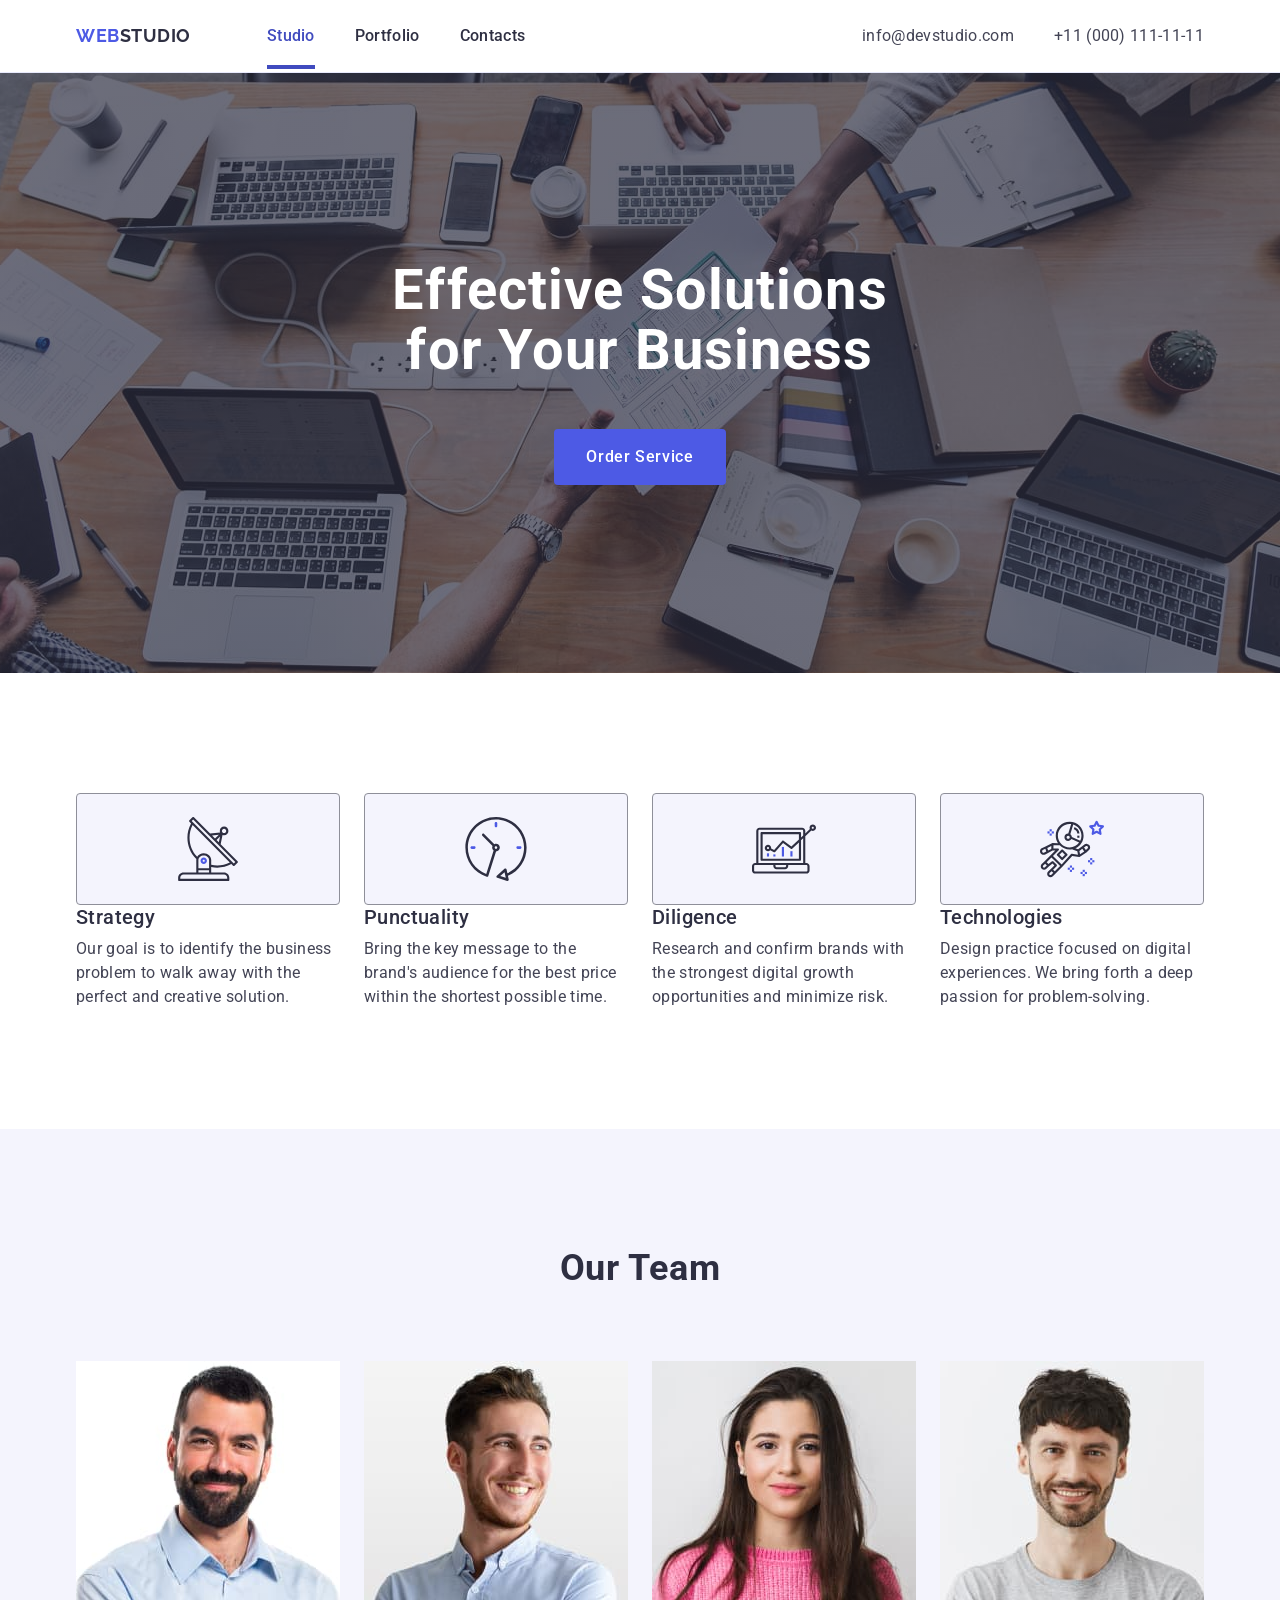
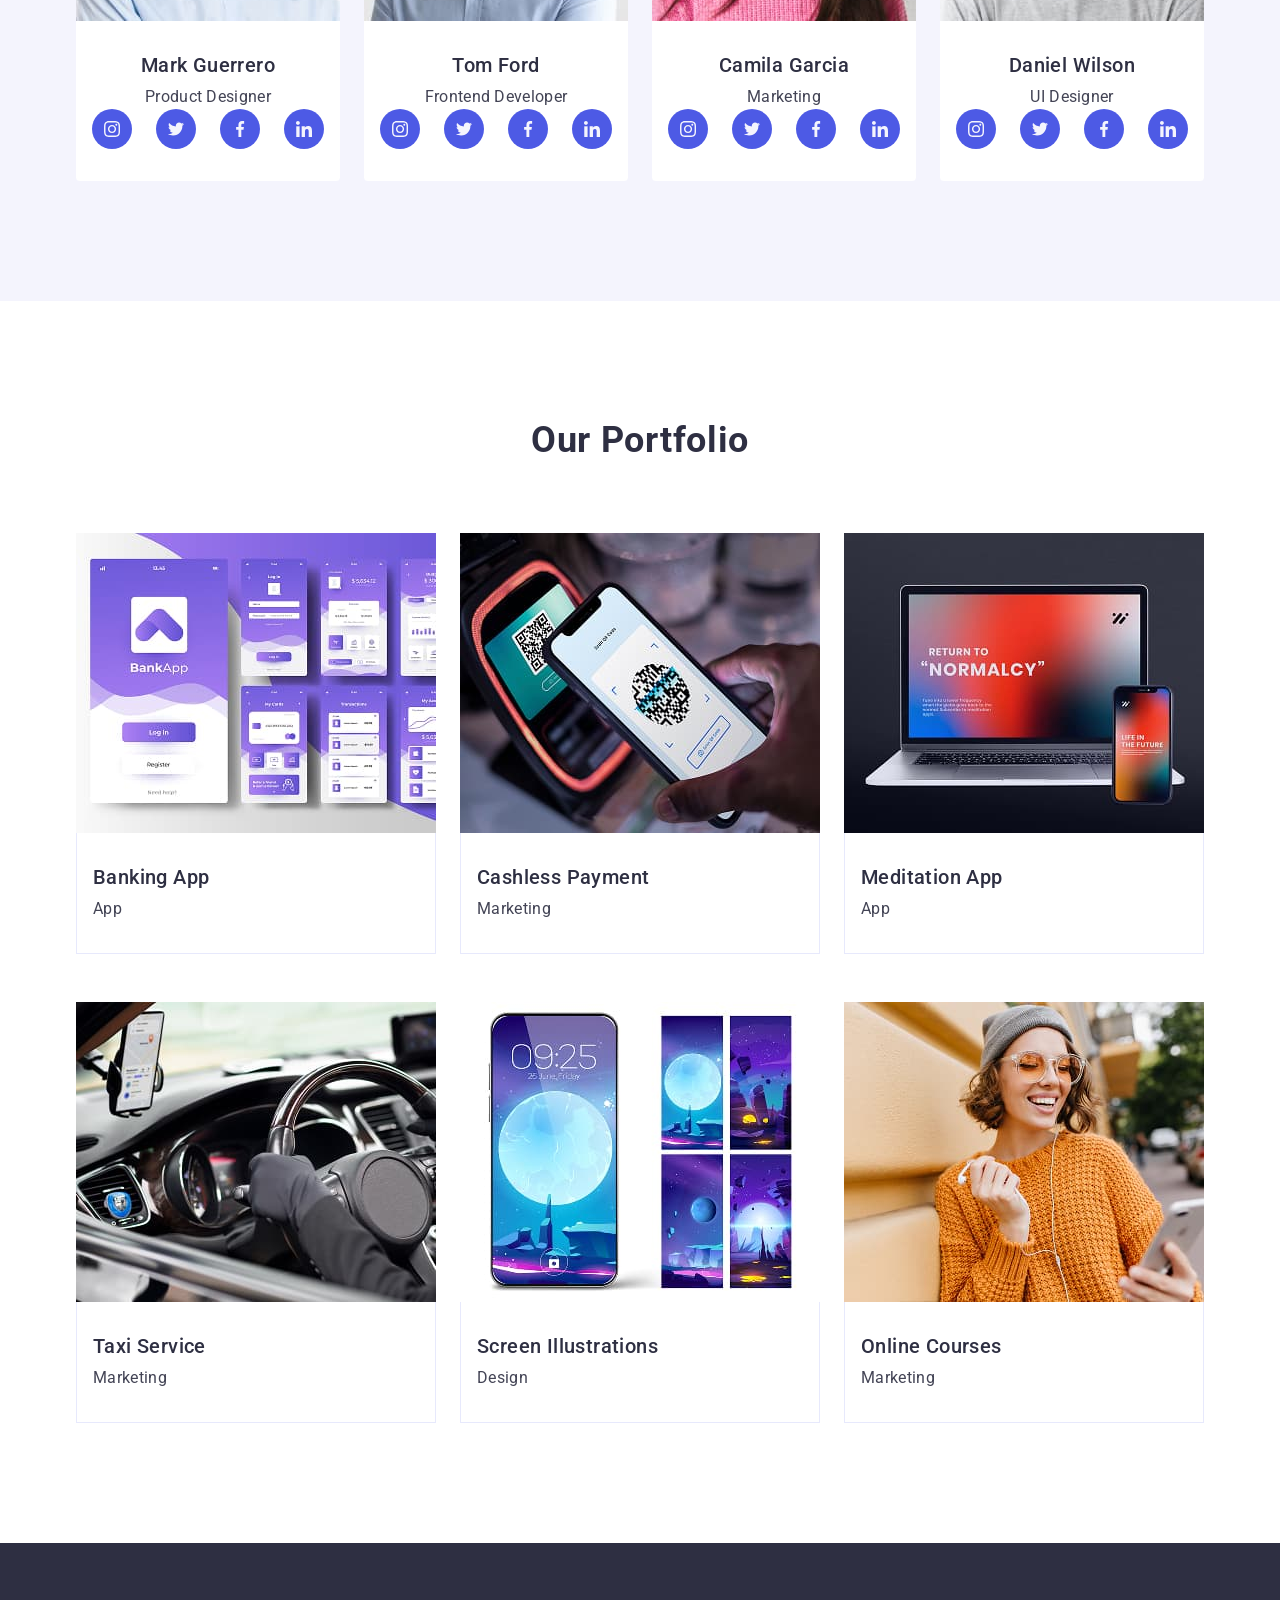
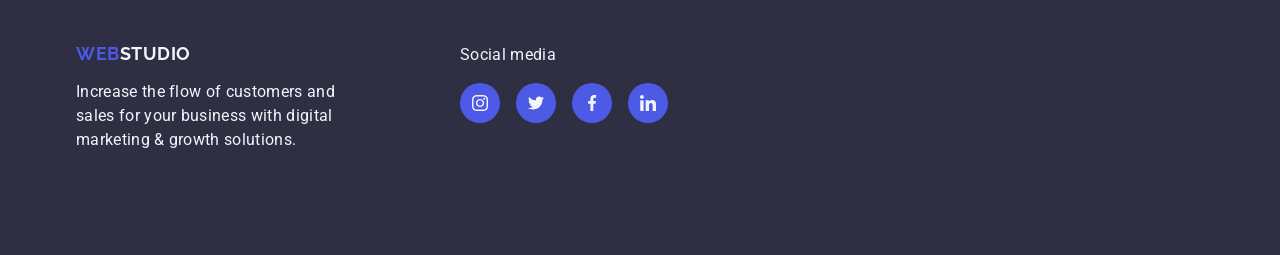
==== index.html @ d62574d6 "fd" ====
<!DOCTYPE html>
<html lang="en">
  <head>
    <meta charset="UTF-8" />
    <meta name="viewport" content="width=device-width, initial-scale=1.0" />
    <title>WebStudio</title>
    <link rel="preconnect" href="https://fonts.googleapis.com" />
    <link rel="preconnect" href="https://fonts.gstatic.com" crossorigin />
    <link
      rel="stylesheet"
      href="https://cdnjs.cloudflare.com/ajax/libs/modern-normalize/3.0.1/modern-normalize.min.css"
      integrity="sha512-q6WgHqiHlKyOqslT/lgBgodhd03Wp4BEqKeW6nNtlOY4quzyG3VoQKFrieaCeSnuVseNKRGpGeDU3qPmabCANg=="
      crossorigin="anonymous"
      referrerpolicy="no-referrer"
    />
    <link
      href="https://fonts.googleapis.com/css2?family=Raleway:wght@700&family=Roboto:wght@400;500;700&display=swap"
      rel="stylesheet"
    />

    <link rel="stylesheet" href="./css/style.css" />
  </head>
  <body>
    <header class="page-header">
      <!-- navigation -->
      <div class="header-container container">
        <nav class="header-nav">
          <a class="logo header-logo" href="./index.html"
            >Web<span class="logo-part">Studio</span></a
          >
          <ul class="list-nav">
            <li class="nav-item">
              <a class="nav-link current" href="./index.html">Studio</a>
            </li>
            <li class="nav-item">
              <a class="nav-link" href="">Portfolio</a>
            </li>
            <li class="nav-item"><a class="nav-link" href="">Contacts</a></li>
          </ul>
        </nav>
        <!-- end navigation -->
        <!-- address -->
        <address class="address">
          <ul class="list-address">
            <li class="address-item">
              <a class="address-link" href="mailto:info@devstudio.com"
                >info@devstudio.com</a
              >
            </li>
            <li class="address-item">
              <a class="address-link" href="tel:+110001111111"
                >+11 (000) 111-11-11</a
              >
            </li>
          </ul>
        </address>
      </div>
    </header>
    <!-- end address -->
    <main class="main">
      <section class="business">
        <div class="container">
          <h1 class="business-head">Effective Solutions for Your Business</h1>
          <button class="button-class" type="button">Order Service</button>
        </div>
      </section>
      <!--tech skills -->
      <section class="techskills-conteiner">
        <div class="container">
          <h2 class="visually-hidden">tech skills</h2>
          <ul class="techskills-conteiner-list">
            <li class="techskills-item">
              <div class="techskills-wrapper">
                <svg width="64px" height="64px">
                  <use href="./images/icons.svg#icon-antenna-1"></use>
                </svg>
              </div>
              <h3 class="techskills">Strategy</h3>
              <p class="techskills-text">
                Our goal is to identify the business problem to walk away with
                the perfect and creative solution.
              </p>
            </li>
            <li class="techskills-item">
              <div class="techskills-wrapper">
                <svg width="64px" height="64px">
                  <use href="./images/icons.svg#icon-clock-1"></use>
                </svg>
              </div>
              <h3 class="techskills">Punctuality</h3>
              <p class="techskills-text">
                Bring the key message to the brand's audience for the best price
                within the shortest possible time.
              </p>
            </li>
            <li class="techskills-item">
              <div class="techskills-wrapper">
                <svg width="64px" height="64px">
                  <use href="./images/icons.svg#icon-diagram-1"></use>
                </svg>
              </div>
              <h3 class="techskills">Diligence</h3>
              <p class="techskills-text">
                Research and confirm brands with the strongest digital growth
                opportunities and minimize risk.
              </p>
            </li>
            <li class="techskills-item">
              <div class="techskills-wrapper">
                <svg width="64px" height="64px">
                  <use href="./images/icons.svg#icon-astronaut-1"></use>
                </svg>
              </div>
              <h3 class="techskills">Technologies</h3>
              <p class="techskills-text">
                Design practice focused on digital experiences. We bring forth a
                deep passion for problem-solving.
              </p>
            </li>
          </ul>
        </div>
      </section>

      <!-- end tech skills -->
      <!-- our team -->
      <section class="ourteam">
        <div class="container">
          <h2 class="ourteam-head">Our Team</h2>
          <ul class="ourteam-list">
            <li class="ourteam-table">
              <img
                src="./images/markgurrero.jpg"
                alt="mark gurrero photo"
                width="264"
              />
              <div class="wrapper">
                <h3 class="ourteam-head-people">Mark Guerrero</h3>
                <p class="ourteam-head-text">Product Designer</p>
                <ul class="icon-list">
                  <li class="item-icon">
                    <a href="" class="icon-link">
                      <svg class="icon" width="16" height="16">
                        <use href="./images/icons.svg#icon-instagram-2"></use>
                      </svg>
                    </a>
                  </li>
                  <li class="item-icon">
                    <a href="" class="icon-link">
                      <svg class="icon" width="16" height="16">
                        <use href="./images/icons.svg#icon-twitter-1"></use>
                      </svg>
                    </a>
                  </li>
                  <li class="item-icon">
                    <a href="" class="icon-link">
                      <svg class="icon" width="16" height="16">
                        <use href="./images/icons.svg#icon-facebook-1"></use>
                      </svg>
                    </a>
                  </li>
                  <li class="item-icon">
                    <a href="" class="icon-link">
                      <svg
                        class="icon"
                        width="16"
                        height="16
                      "
                      >
                        <use href="./images/icons.svg#icon-linkedin-1"></use>
                      </svg>
                    </a>
                  </li>
                </ul>
              </div>
            </li>
            <li class="ourteam-table">
              <img
                src="./images/tomford.jpg"
                alt="tom ford photo"
                width="264"
              />
              <div class="wrapper">
                <h3 class="ourteam-head-people">Tom Ford</h3>
                <p class="ourteam-head-text">Frontend Developer</p>
                <ul class="icon-list">
                  <li class="item-icon">
                    <a href="" class="icon-link">
                      <svg class="icon" width="16" height="16">
                        <use href="./images/icons.svg#icon-instagram-2"></use>
                      </svg>
                    </a>
                  </li>
                  <li class="item-icon">
                    <a href="" class="icon-link">
                      <svg class="icon" width="16" height="16">
                        <use href="./images/icons.svg#icon-twitter-1"></use>
                      </svg>
                    </a>
                  </li>
                  <li class="item-icon">
                    <a href="" class="icon-link">
                      <svg class="icon" width="16" height="16">
                        <use href="./images/icons.svg#icon-facebook-1"></use>
                      </svg>
                    </a>
                  </li>
                  <li class="item-icon">
                    <a href="" class="icon-link">
                      <svg
                        class="icon"
                        width="16"
                        height="16
                      "
                      >
                        <use href="./images/icons.svg#icon-linkedin-1"></use>
                      </svg>
                    </a>
                  </li>
                </ul>
              </div>
            </li>
            <li class="ourteam-table">
              <img
                src="./images/camilagarcia.jpg"
                alt="camila garcia photo"
                width="264"
              />
              <div class="wrapper">
                <h3 class="ourteam-head-people">Camila Garcia</h3>
                <p class="ourteam-head-text">Marketing</p>
                <ul class="icon-list">
                  <li class="item-icon">
                    <a href="" class="icon-link">
                      <svg class="icon" width="16" height="16">
                        <use href="./images/icons.svg#icon-instagram-2"></use>
                      </svg>
                    </a>
                  </li>
                  <li class="item-icon">
                    <a href="" class="icon-link">
                      <svg class="icon" width="16" height="16">
                        <use href="./images/icons.svg#icon-twitter-1"></use>
                      </svg>
                    </a>
                  </li>
                  <li class="item-icon">
                    <a href="" class="icon-link">
                      <svg class="icon" width="16" height="16">
                        <use href="./images/icons.svg#icon-facebook-1"></use>
                      </svg>
                    </a>
                  </li>
                  <li class="item-icon">
                    <a href="" class="icon-link">
                      <svg
                        class="icon"
                        width="16"
                        height="16
                      "
                      >
                        <use href="./images/icons.svg#icon-linkedin-1"></use>
                      </svg>
                    </a>
                  </li>
                </ul>
              </div>
            </li>
            <li class="ourteam-table">
              <img
                src="./images/danielwilson.jpg"
                alt="daniel wilson photo"
                width="264"
              />
              <div class="wrapper">
                <h3 class="ourteam-head-people">Daniel Wilson</h3>
                <p class="ourteam-head-text">UI Designer</p>
                <ul class="icon-list">
                  <li class="item-icon">
                    <a href="" class="icon-link">
                      <svg class="icon" width="16" height="16">
                        <use href="./images/icons.svg#icon-instagram-2"></use>
                      </svg>
                    </a>
                  </li>
                  <li class="item-icon">
                    <a href="" class="icon-link">
                      <svg class="icon" width="16" height="16">
                        <use href="./images/icons.svg#icon-twitter-1"></use>
                      </svg>
                    </a>
                  </li>
                  <li class="item-icon">
                    <a href="" class="icon-link">
                      <svg class="icon" width="16" height="16">
                        <use href="./images/icons.svg#icon-facebook-1"></use>
                      </svg>
                    </a>
                  </li>
                  <li class="item-icon">
                    <a href="" class="icon-link">
                      <svg
                        class="icon"
                        width="16"
                        height="16
                      "
                      >
                        <use href="./images/icons.svg#icon-linkedin-1"></use>
                      </svg>
                    </a>
                  </li>
                </ul>
              </div>
            </li>
          </ul>
        </div>
      </section>

      <!-- our team end -->
      <section class="portfolio-title">
        <div class="container">
          <h2 class="portfolio">Our Portfolio</h2>
          <ul class="portfolio-list">
            <li class="portfolio-item">
              <div class="portfolio-block">
                <img
                  src="./images/bankingapp.jpg"
                  alt="banking app"
                  width="360"
                />
                <p class="overlay">
                  14 Stylish and User-Friendly App Design Concepts · Task
                  Manager App · Calorie Tracker App · Exotic Fruit Ecommerce App
                  · Cloud Storage App
                </p>
              </div>
              <div class="portfolio-custom">
                <h3 class="portfolio-head">Banking App</h3>
                <p class="portfolio-text">App</p>
              </div>
            </li>
            <li class="portfolio-item">
              <div class="portfolio-block">
                <img
                  src="./images/cashlesspayment.jpg"
                  alt="cashless payment"
                  width="360"
                />
                <p class="overlay">
                  14 Stylish and User-Friendly App Design Concepts · Task
                  Manager App · Calorie Tracker App · Exotic Fruit Ecommerce App
                  · Cloud Storage App
                </p>
              </div>
              <div class="portfolio-custom">
                <h3 class="portfolio-head">Cashless Payment</h3>
                <p class="portfolio-text">Marketing</p>
              </div>
            </li>
            <li class="portfolio-item">
              <div class="portfolio-block">
                <img
                  src="./images/mediationapp.jpg"
                  alt="mediation app"
                  width="360"
                />
                <p class="overlay">
                  14 Stylish and User-Friendly App Design Concepts · Task
                  Manager App · Calorie Tracker App · Exotic Fruit Ecommerce App
                  · Cloud Storage App
                </p>
              </div>
              <div class="portfolio-custom">
                <h3 class="portfolio-head">Meditation App</h3>
                <p class="portfolio-text">App</p>
              </div>
            </li>
            <li class="portfolio-item">
              <div class="portfolio-block">
                <img
                  src="./images/taxiservice.jpg"
                  alt="taxi service"
                  width="360"
                />
                <p class="overlay">
                  14 Stylish and User-Friendly App Design Concepts · Task
                  Manager App · Calorie Tracker App · Exotic Fruit Ecommerce App
                  · Cloud Storage App
                </p>
              </div>
              <div class="portfolio-custom">
                <h3 class="portfolio-head">Taxi Service</h3>
                <p class="portfolio-text">Marketing</p>
              </div>
            </li>
            <li class="portfolio-item">
              <div class="portfolio-block">
                <img
                  src="./images/screenilustraitions.jpg"
                  width="360"
                  alt="screen ilustraitions"
                />
                <p class="overlay">
                  14 Stylish and User-Friendly App Design Concepts · Task
                  Manager App · Calorie Tracker App · Exotic Fruit Ecommerce App
                  · Cloud Storage App
                </p>
              </div>
              <div class="portfolio-custom">
                <h3 class="portfolio-head">Screen Illustrations</h3>
                <p class="portfolio-text">Design</p>
              </div>
            </li>
            <li class="portfolio-item">
              <div class="portfolio-block">
                <img
                  src="./images/onlinecurses.jpg"
                  alt="online curses"
                  width="360"
                />
                <p class="overlay">
                  14 Stylish and User-Friendly App Design Concepts · Task
                  Manager App · Calorie Tracker App · Exotic Fruit Ecommerce App
                  · Cloud Storage App
                </p>
              </div>

              <div class="portfolio-custom">
                <h3 class="portfolio-head">Online Courses</h3>
                <p class="portfolio-text">Marketing</p>
              </div>
            </li>
          </ul>
        </div>
      </section>
    </main>
    <!-- footer -->
    <footer class="page-footer">
      <div class="container">
        <div class="footer-wrapper">
          <div class="footer-list">
            <a class="logo footer-logo" href="/"
              >Web<span class="logo-part">Studio</span></a
            >
            <p class="page-footer-text">
              Increase the flow of customers and sales for your business with
              digital marketing & growth solutions.
            </p>
          </div>
          <div class="footer-link">
            <p class="footer-icon-text">Social media</p>
            <ul class="footer-icon-list">
              <li class="footer-item-icon">
                <a href="" class="footer-icon-link">
                  <svg class="footer-icon" width="16" height="16">
                    <use href="./images/icons.svg#icon-instagram-2"></use>
                  </svg>
                </a>
              </li>
              <li class="footer-item-icon">
                <a href="" class="footer-icon-link">
                  <svg class="footer-icon" width="16" height="16">
                    <use href="./images/icons.svg#icon-twitter-1"></use>
                  </svg>
                </a>
              </li>
              <li class="footer-item-icon">
                <a href="" class="footer-icon-link">
                  <svg class="footer-icon" width="16" height="16">
                    <use href="./images/icons.svg#icon-facebook-1"></use>
                  </svg>
                </a>
              </li>
              <li class="footer-item-icon">
                <a href="" class="footer-icon-link">
                  <svg
                    class="footer-icon"
                    width="16"
                    height="16
                      "
                  >
                    <use href="./images/icons.svg#icon-linkedin-1"></use>
                  </svg>
                </a>
              </li>
            </ul>
          </div>
        </div>
      </div>
    </footer>
    <!-- end footer -->
  </body>
</html>
---- css/style.css ----
/* #region body */
 body{font-family: "Roboto",sans-serif;
  color: #434455;background-color:#fff ; }
  /*#endregion  body  */
  p,h1,h2,h3,h4,h5,h6{margin:0}
  /* #region table */
  ul,ol {list-style-type: none;margin: 0;
  padding-left: 0;}
  .visually-hidden{position: absolute;
   width: 1px;
   height: 1px;
   margin: -1px;
   border: 0;
   padding: 0;
   white-space: nowrap;
   clip-path: inset(100%);
   clip: rect(0 0 0 0);
   overflow: hidden;}
  /* #endregion table */
  link{text-decoration: none;}
  /* #region links */
  a{text-decoration: none;}
  /* #endregion links */
  img{
    display: block;
    max-width: 100%;
    height: auto;}
  .container{
  width:1158px;
  padding-left: 15px;
  padding-right: 15px;
   margin: 0 auto;}
  .section{padding-top: 120px;
padding-bottom: 120px;}
  /* #region logo */
  .page-header{border-bottom: 1px solid #e7e9fc}
  .logo {font-family: "Raleway", sans-serif;
    font-weight: 700;
    font-size: 18px;
    line-height: 1.17;
    letter-spacing: 0.03em;
    text-transform: uppercase;
    color: #4d5ae5;
  text-transform: uppercase;
    display: inline-block;
    margin-right: 76px;
  }
    .header-logo .logo-part{color: #2e2f42;}
  /*  #endregion logo */
  /*  #region navigation */
.header-nav{display: flex;
align-items: center;}    
.nav-link {position: relative;
    font-weight: 500;
    font-size: 16px;
    line-height: 1.5;
    letter-spacing: 0.02em;
    color: #2e2f42;
    padding-top: 24px;
      padding-bottom: 24px;}
.list-nav{display: flex;
  gap:40px
}
.header-container{display: flex;
   align-items: center;}
    .nav-link:hover,
    .nav-link:focus{color: #404bbf;}

    .current {
    color:#404bbf;}

    .current::after{content:"";
    position: absolute;
    left: 0;
    bottom: 0;
     width: 100%;
     height: 4px;
     background-color: #404bbf;
    }


/* #endregion navigation */
/*#region address */
.address{font-style: normal;display: flex;
  margin-left: auto;
}
  .list-address{display: flex;
    gap: 40px}
.address-link{
    font-size: 16px;
    line-height: 1.5;
    letter-spacing: 0.02em;
    color: #434455;
    display: inline-block;
    padding-top: 24px;
    padding-bottom: 24px;}

    .address-link:hover,
    .address-link:focus{color: #404bbf;}
    /* #endregion address */

/* #region main */
/* #region tech skills */



.techskills-conteiner{display: flex;
padding: 120px 0;
}
.techskills-conteiner-list{display: flex;
gap: 24px;
}
.techskills{
  font-weight: 500;
  font-size: 20px;
  line-height: 1.2;
  letter-spacing: 0.02em;
  color: #2e2f42;
 margin-bottom: 8px;}
.techskills-item{
  width: calc((100% - 72px) / 4); 
}
  .techskills-text{
    font-weight: 400;
    font-size: 16px;
    line-height: 1.5;
    letter-spacing: 0.02em;
    color: #434455;}


        .techskills-wrapper {background-color: #f4f4fd;
          border: 1px solid #8e8f99;
          border-radius: 4px;
          width: 264px;
          height: 112px;
          display: flex;
          align-items: center;
            justify-content: center;
        }



/* #endregion tech skills */
/* #region our team */
.ourteam-head {
  text-transform: capitalize;
  font-weight: 700;
  font-size: 36px;
  line-height: 1.11;
  letter-spacing: 0.02em;
  color: #2e2f42;
  margin-bottom: 72px;
  text-align: center;
}
.ourteam-head-people {
  font-weight: 500;
  font-size: 20px;
  line-height: 1.2;
  letter-spacing: 0.02em;
  color: #2e2f42;
  text-align: center;
  margin-bottom: 8px;
}
.ourteam-head-text {
  font-weight: 400;
  font-size: 16px;
  line-height: 1.5;
  letter-spacing: 0.02em;
  color: #434455;
  text-align: center;
}
.ourteam{background-color: #F4F4FD;
padding: 120px 0;
}
.wrapper {
  padding: 32px 0;
}
.ourteam-list{display: flex;
  gap: 24px;
}
.ourteam-table{background-color: #FFFFFF;
border-radius: 0px 0px 4px 4px;};
.ourteam {
  background-color: #F4F4FD;
  padding: 120px 0;
}
/* #endregion our team */
/* #region our porfolio */

.portfolio-block{position: relative;
}
.overlay{position: absolute;
top: 0;
left: 0;
height: 100%;
width: 100%;
background-color: #4d5ae5;
color: #f4f4fd;
overflow: auto;
padding: 32px;
transform: translateY(100%);
opacity: 0;
transition:transform 250ms  cubic-bezier(0.4, 0, 0.2, 1) ,opacity 250ms cubic-bezier(0.4, 0, 0.2, 1);
}


.portfolio-block:hover .overlay{opacity: 1;
transform: translateY(0);}



.portfolio-title{padding: 120px 0;}
.portfolio{text-transform: capitalize;
font-weight: 700;
font-size: 36px;
line-height: 1.11;
letter-spacing: 0.02em;
text-align: center;
color: #2e2f42;
margin-bottom: 72px;
}
  .portfolio-custom{border: 1px solid #e7e9fc;
  padding: 32px 16px;
border-top: none;}
    .portfolio-list {
      display: flex;
    flex-wrap: wrap;
    gap:24px;
  row-gap: 48px;}
  
    .portfolio-item {
      width: ((100% - 48px) / 3);
    }
  
    .portfolio-head {
      font-weight: 500;
      font-size: 20px;
      line-height: 1.2;
      letter-spacing: 0.02em;
      color: #2e2f42;
  margin-bottom: 8px;}
  
    .portfolio-text {
      font-weight: 400;
      font-size: 16px;
      line-height: 1.5;
      letter-spacing: 0.02em;
      color: #434455;}

/* #endregion our portfolio */

/* #endregion main */

    /*#region footer */
    .page-footer{ background-color: #2e2f42;
    height: 312px;
   padding-top: 100px;
   padding-bottom: 100px;}
   .footer-logo .logo-part{color: #f4f4fd;}
     .page-footer,.page-footer-text {
       font-weight: 400;
       font-size: 16px;
       line-height: 1.5;
       letter-spacing: 0.02em;
       color: #f4f4fd;
     }
         .footer-logo{margin-bottom: 16px;
        
}
         .page-footer-text{
        max-width: 264px;
        }
   /* #endregion footer */
  
   
   /*#region button */
   .business{ background-image:linear-gradient(rgba(46, 47, 66, 0.7), rgba(46, 47, 66, 0.7))
    ,url(../images/people-office\ 1.jpg);
    background-size: cover;
    background-repeat: no-repeat;
      background-color: #2e2f42;
      background-position: center;
      padding: 188px 0;
      margin: 0 auto;
    }

   .business-head {
    font-weight: 700;
    font-size: 56px;
    line-height: 1.07;
    letter-spacing: 0.02em;
    color: #fff;
   width: 496px;
    max-width: 496px;
    text-align: center;
    margin: 0 auto 48px;}

   button { cursor: pointer;
    font-weight: 500;
    font-size: 16px;
    line-height: 1.5;
    letter-spacing: 0.04em;
    color: #fff;
    background: #4d5ae5;
   min-width: 169px;
   height: 56px;
   display: block;
   margin: 0 auto;
   border: none;
   padding: 16px 32px 16px 32px;
   border-radius: 4px;
   }

        button:hover,
        button:focus{
          background: #404bbf;}

   /*#endregion button */ 
.icon-list{display: flex;
align-items: center;
justify-content: center;
gap: 24px;
}
.item-icon{width: 40px;
  height: 40px;
 }
 .icon-link{display: flex;
  align-items: center;
  justify-content: center;
  width: 100%;
  height: 100%;
  background-color:#4d5ae5;
  border-radius: 50px;
  transition: background-color 250ms cubic-bezier(0.4, 0, 0.2, 1);}
    .icon-link:hover,
    .icon-link:focus{
          background-color: #4d5ae5;
        }






    .footer-link{margin-left: 120px;
    }
    .footer-list{}
    .footer-icon-list{display: flex;
    gap: 16px;
    align-items: center;
    justify-content: center;}
    .footer-wrapper{display: flex;}
    .footer-icon-text{padding-bottom: 16px;}
        .footer-item-icon{width: 40px;
          height: 40px;
        }
        .footer-icon-link{display: flex;
          align-items: center;
          justify-content: center;
          width: 100%;
          height: 100%;
         fill: #4d5ae5;
          background-color: #4d5ae5;
          border-radius: 50px;
          transition: background-color 250ms cubic-bezier(0.4, 0, 0.2, 1);}
            .footer-icon-link:hover,
            .footer-icon-link:focus{background-color:#31D0AA}
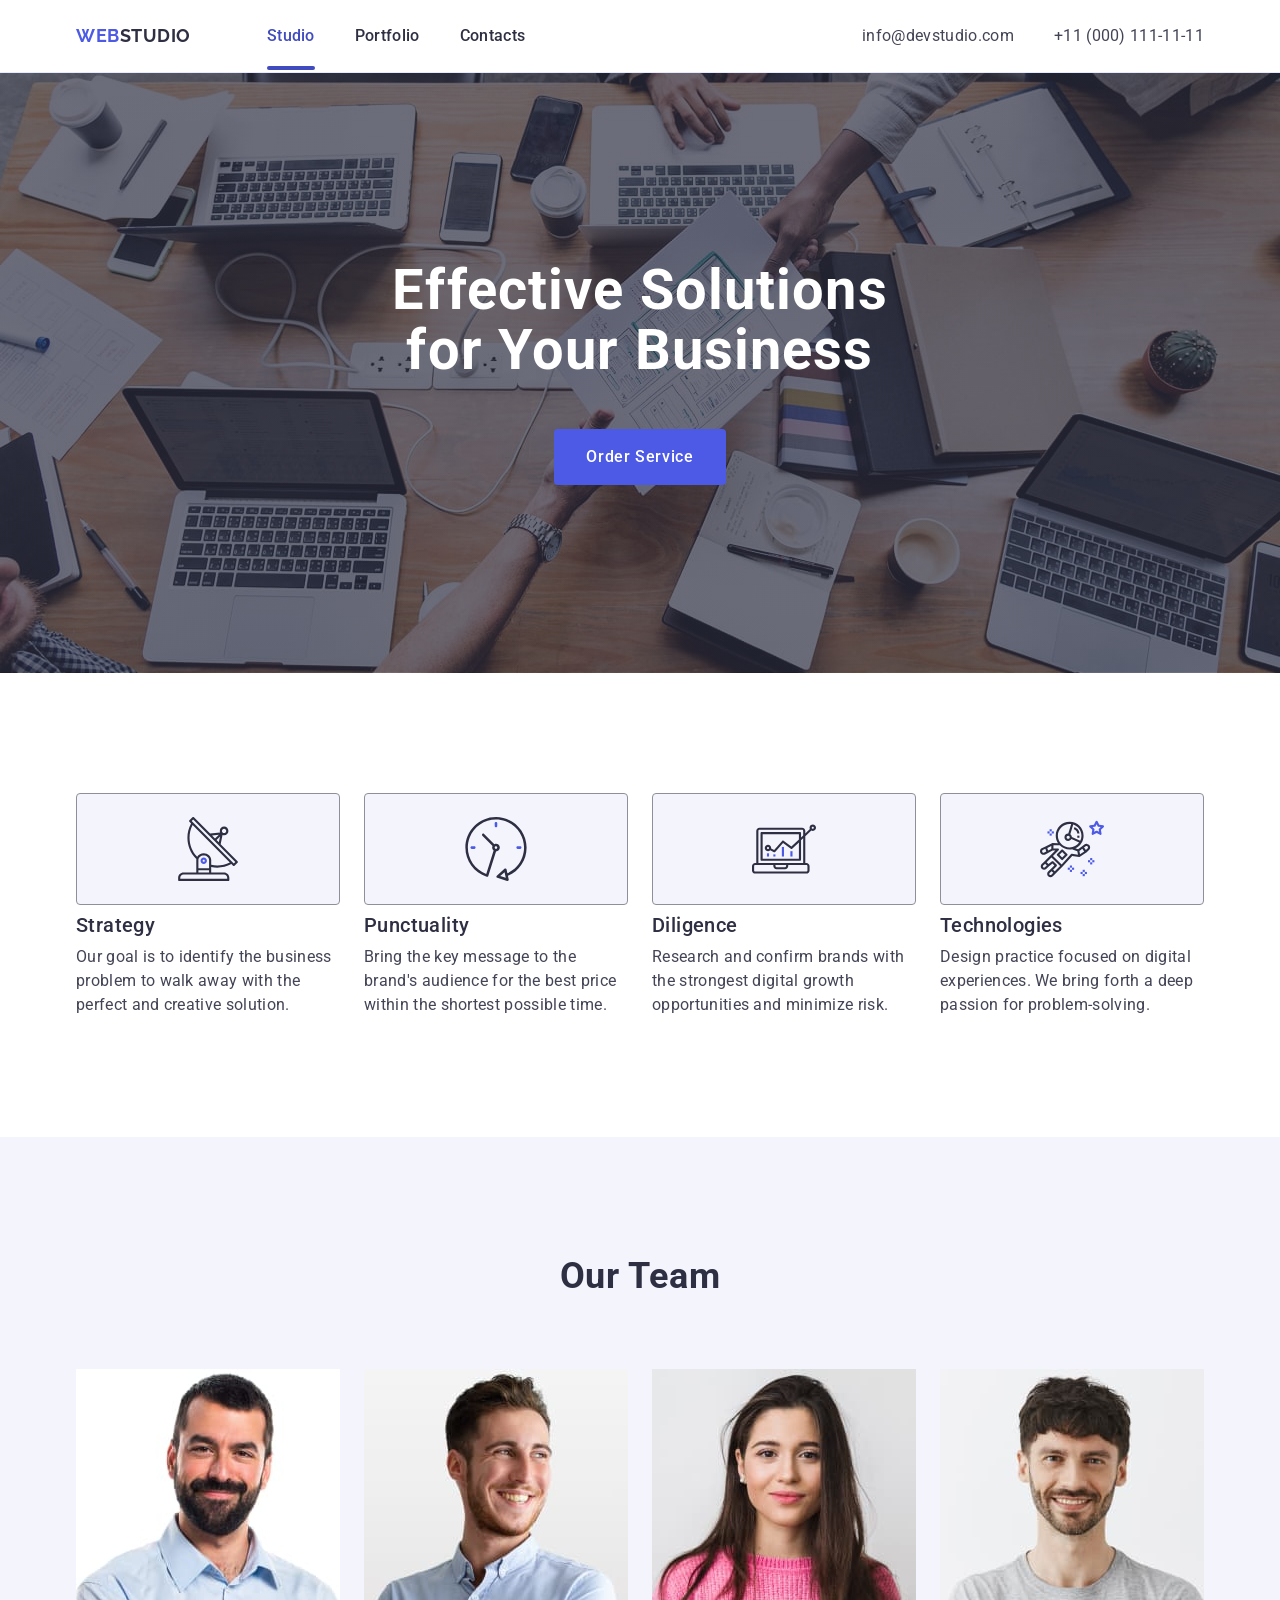
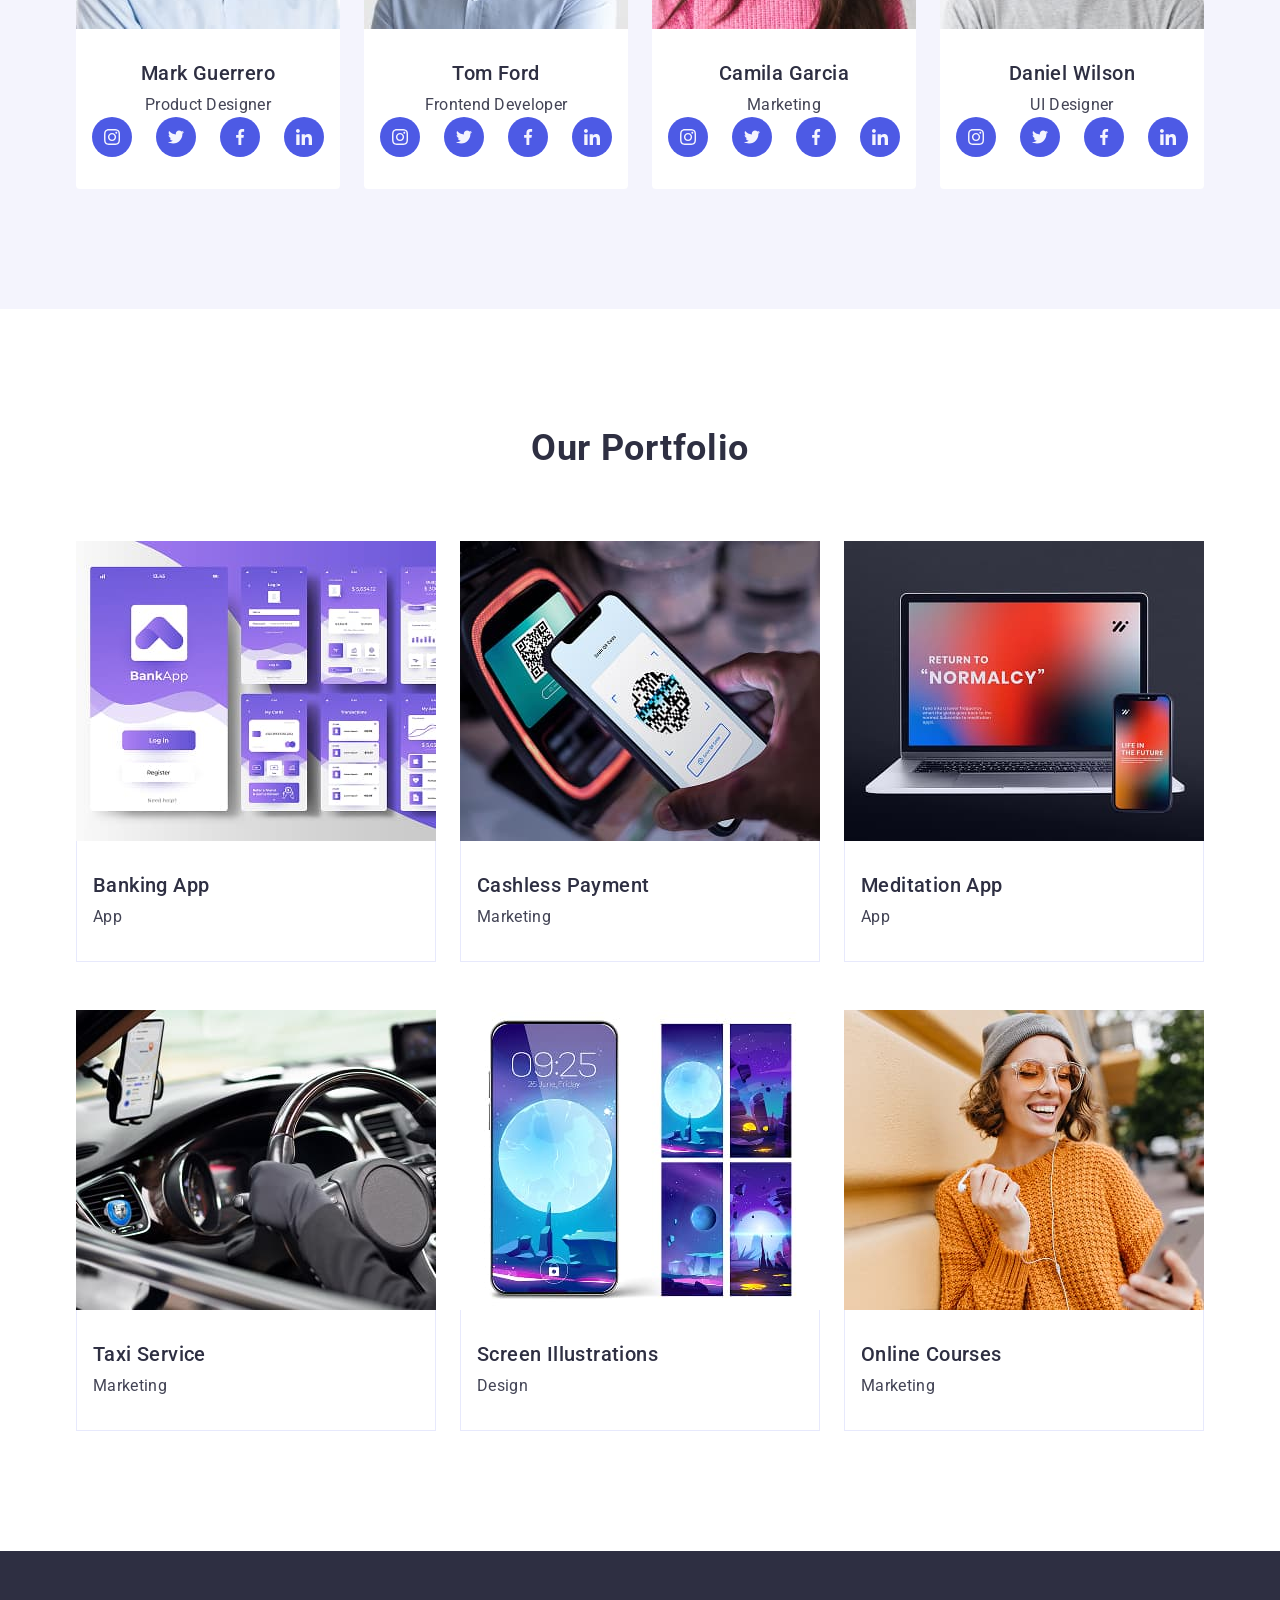
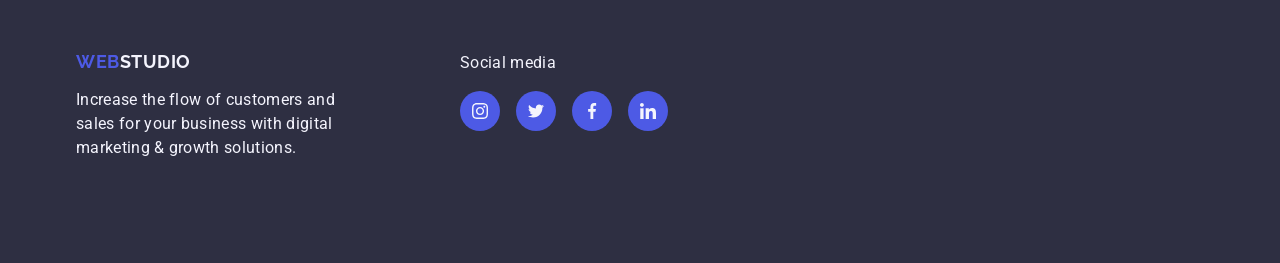
==== commit 4a81fe08: "df" ====
--- a/index.html
+++ b/index.html
@@ -71,7 +71,7 @@
           <ul class="techskills-conteiner-list">
             <li class="techskills-item">
               <div class="techskills-wrapper">
-                <svg width="64px" height="64px">
+                <svg width="64" height="64">
                   <use href="./images/icons.svg#icon-antenna-1"></use>
                 </svg>
               </div>
@@ -83,7 +83,7 @@
             </li>
             <li class="techskills-item">
               <div class="techskills-wrapper">
-                <svg width="64px" height="64px">
+                <svg width="64" height="64">
                   <use href="./images/icons.svg#icon-clock-1"></use>
                 </svg>
               </div>
@@ -95,7 +95,7 @@
             </li>
             <li class="techskills-item">
               <div class="techskills-wrapper">
-                <svg width="64px" height="64px">
+                <svg width="64" height="64">
                   <use href="./images/icons.svg#icon-diagram-1"></use>
                 </svg>
               </div>
@@ -107,7 +107,7 @@
             </li>
             <li class="techskills-item">
               <div class="techskills-wrapper">
-                <svg width="64px" height="64px">
+                <svg width="64" height="64">
                   <use href="./images/icons.svg#icon-astronaut-1"></use>
                 </svg>
               </div>
--- a/css/style.css
+++ b/css/style.css
@@ -33,7 +33,10 @@
   .section{padding-top: 120px;
 padding-bottom: 120px;}
   /* #region logo */
-  .page-header{border-bottom: 1px solid #e7e9fc}
+  .page-header{border-bottom: 1px solid #e7e9fc;
+  box-shadow:0px 2px 1px rgba(46, 47, 66, 0.08),
+    0px 1px 1px rgba(46, 47, 66, 0.16),
+    0px 1px 6px rgba(46, 47, 66, 0.08);}
   .logo {font-family: "Raleway", sans-serif;
     font-weight: 700;
     font-size: 18px;
@@ -59,7 +62,7 @@
     padding-top: 24px;
       padding-bottom: 24px;}
 .list-nav{display: flex;
-  gap:40px
+  gap:40px;
 }
 .header-container{display: flex;
    align-items: center;}
@@ -67,15 +70,18 @@
     .nav-link:focus{color: #404bbf;}
 
     .current {
-    color:#404bbf;}
+    color:#404bbf;
+  transition: color 250ms cubic-bezier(0.4, 0, 0.2, 1);}
 
     .current::after{content:"";
     position: absolute;
     left: 0;
-    bottom: 0;
+    bottom: -1px;
      width: 100%;
      height: 4px;
      background-color: #404bbf;
+    border-radius: 2px;
+  
     }
 
 
@@ -86,7 +92,7 @@
 }
   .list-address{display: flex;
     gap: 40px}
-.address-link{
+.address-link{transition: color 250ms cubic-bezier(0.4, 0, 0.2, 1);
     font-size: 16px;
     line-height: 1.5;
     letter-spacing: 0.02em;
@@ -94,7 +100,6 @@
     display: inline-block;
     padding-top: 24px;
     padding-bottom: 24px;}
-
     .address-link:hover,
     .address-link:focus{color: #404bbf;}
     /* #endregion address */
@@ -136,6 +141,7 @@
           display: flex;
           align-items: center;
             justify-content: center;
+            margin-bottom: 8px;
         }
 
 
@@ -274,14 +280,15 @@
   
    
    /*#region button */
-   .business{ background-image:linear-gradient(rgba(46, 47, 66, 0.7), rgba(46, 47, 66, 0.7))
-    ,url(../images/people-office\ 1.jpg);
-    background-size: cover;
-    background-repeat: no-repeat;
+   .business{ background-image:linear-gradient(rgba(46, 47, 66, 0.7),rgba(46, 47, 66, 0.7)), 
+    url(../images/office.jpg);
+     background-size: cover;
+     background-repeat: no-repeat;
       background-color: #2e2f42;
       background-position: center;
       padding: 188px 0;
       margin: 0 auto;
+      max-width: 1440px;
     }
 
    .business-head {
@@ -309,6 +316,7 @@
    border: none;
    padding: 16px 32px 16px 32px;
    border-radius: 4px;
+    transition:background-color 250ms cubic-bezier(0.4, 0, 0.2, 1);
    }
 
         button:hover,
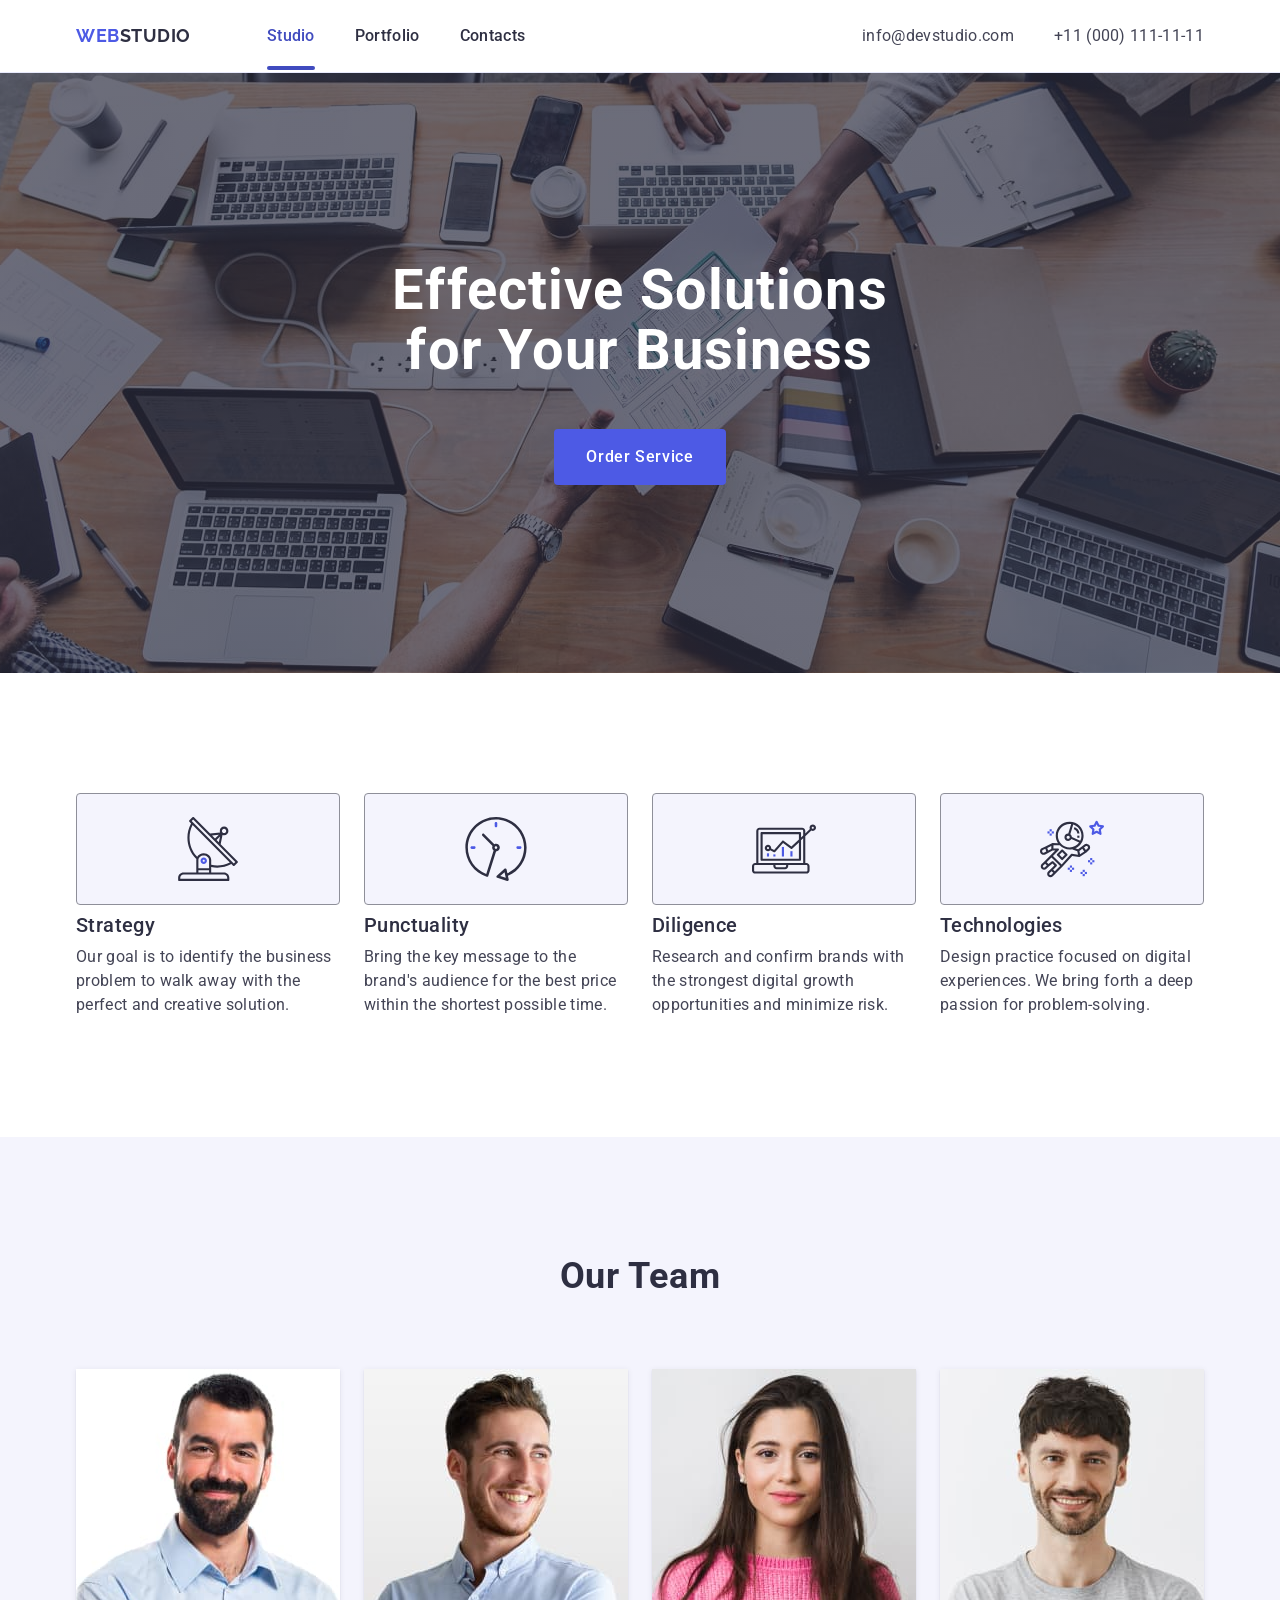
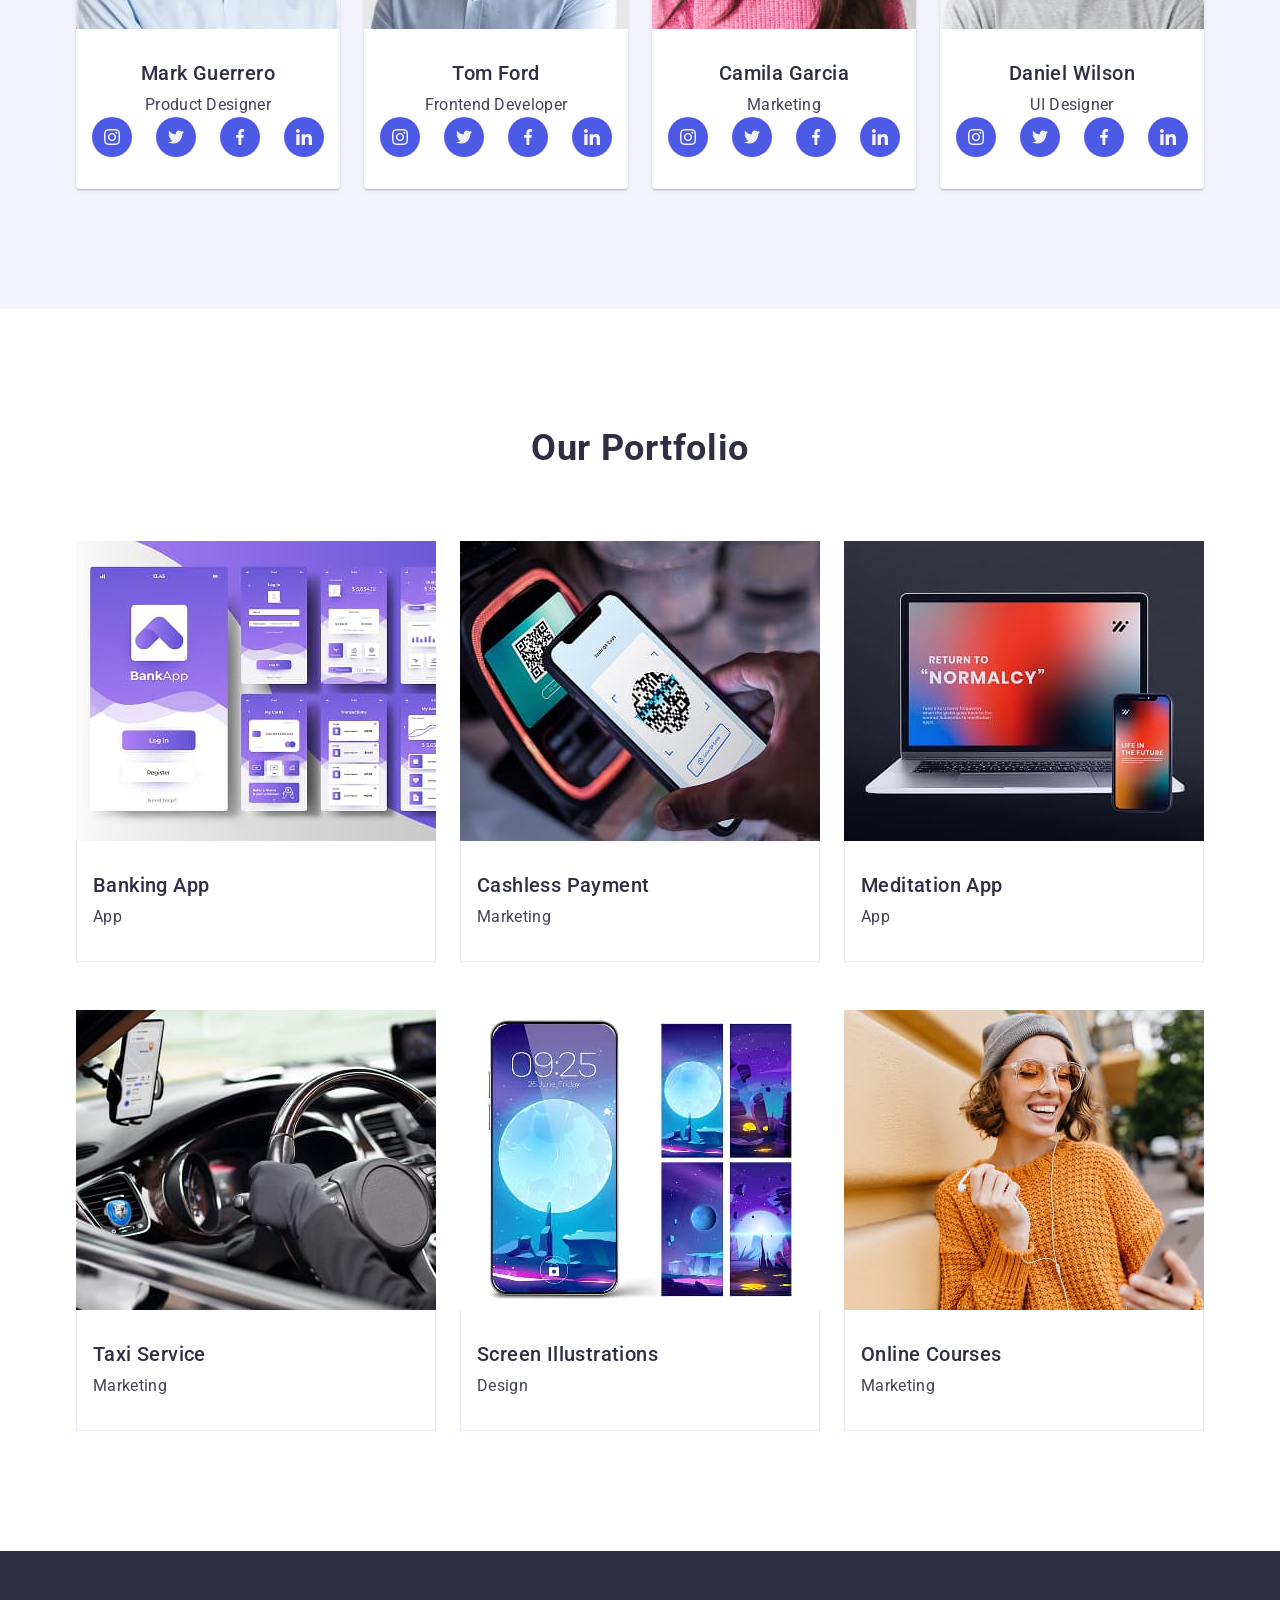
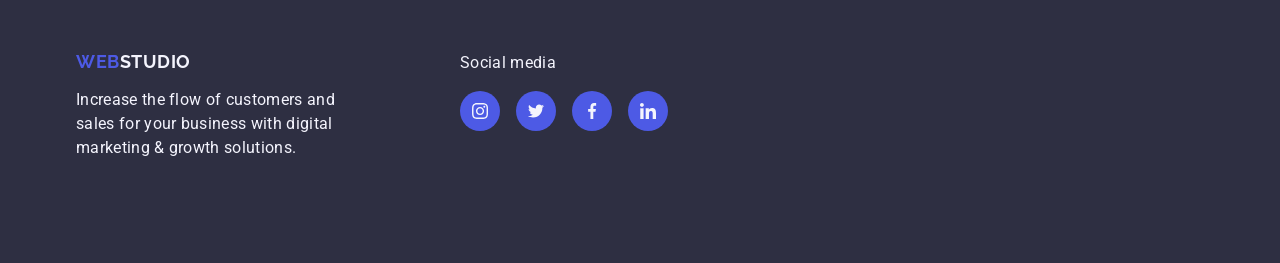
==== commit 79ebbbc0: "sad" ====
--- a/index.html
+++ b/index.html
@@ -160,12 +160,7 @@
                   </li>
                   <li class="item-icon">
                     <a href="" class="icon-link">
-                      <svg
-                        class="icon"
-                        width="16"
-                        height="16
-                      "
-                      >
+                      <svg class="icon" width="16" height="16">
                         <use href="./images/icons.svg#icon-linkedin-1"></use>
                       </svg>
                     </a>
--- a/css/style.css
+++ b/css/style.css
@@ -185,7 +185,10 @@
   gap: 24px;
 }
 .ourteam-table{background-color: #FFFFFF;
-border-radius: 0px 0px 4px 4px;};
+border-radius: 0px 0px 4px 4px;
+box-shadow:0px 1px 6px rgba(46, 47, 66, 0.08),
+  0px 1px 1px rgba(46, 47, 66, 0.16),
+  0px 2px 1px rgba(46, 47, 66, 0.08);}
 .ourteam {
   background-color: #F4F4FD;
   padding: 120px 0;
@@ -338,12 +341,13 @@
   width: 100%;
   height: 100%;
   background-color:#4d5ae5;
-  border-radius: 50px;
+  border-radius: 50%;
   transition: background-color 250ms cubic-bezier(0.4, 0, 0.2, 1);}
     .icon-link:hover,
     .icon-link:focus{
-          background-color: #4d5ae5;
+          background-color: #404bbf;
         }
+        .icon{fill:#f4f4fd}
 
 
 
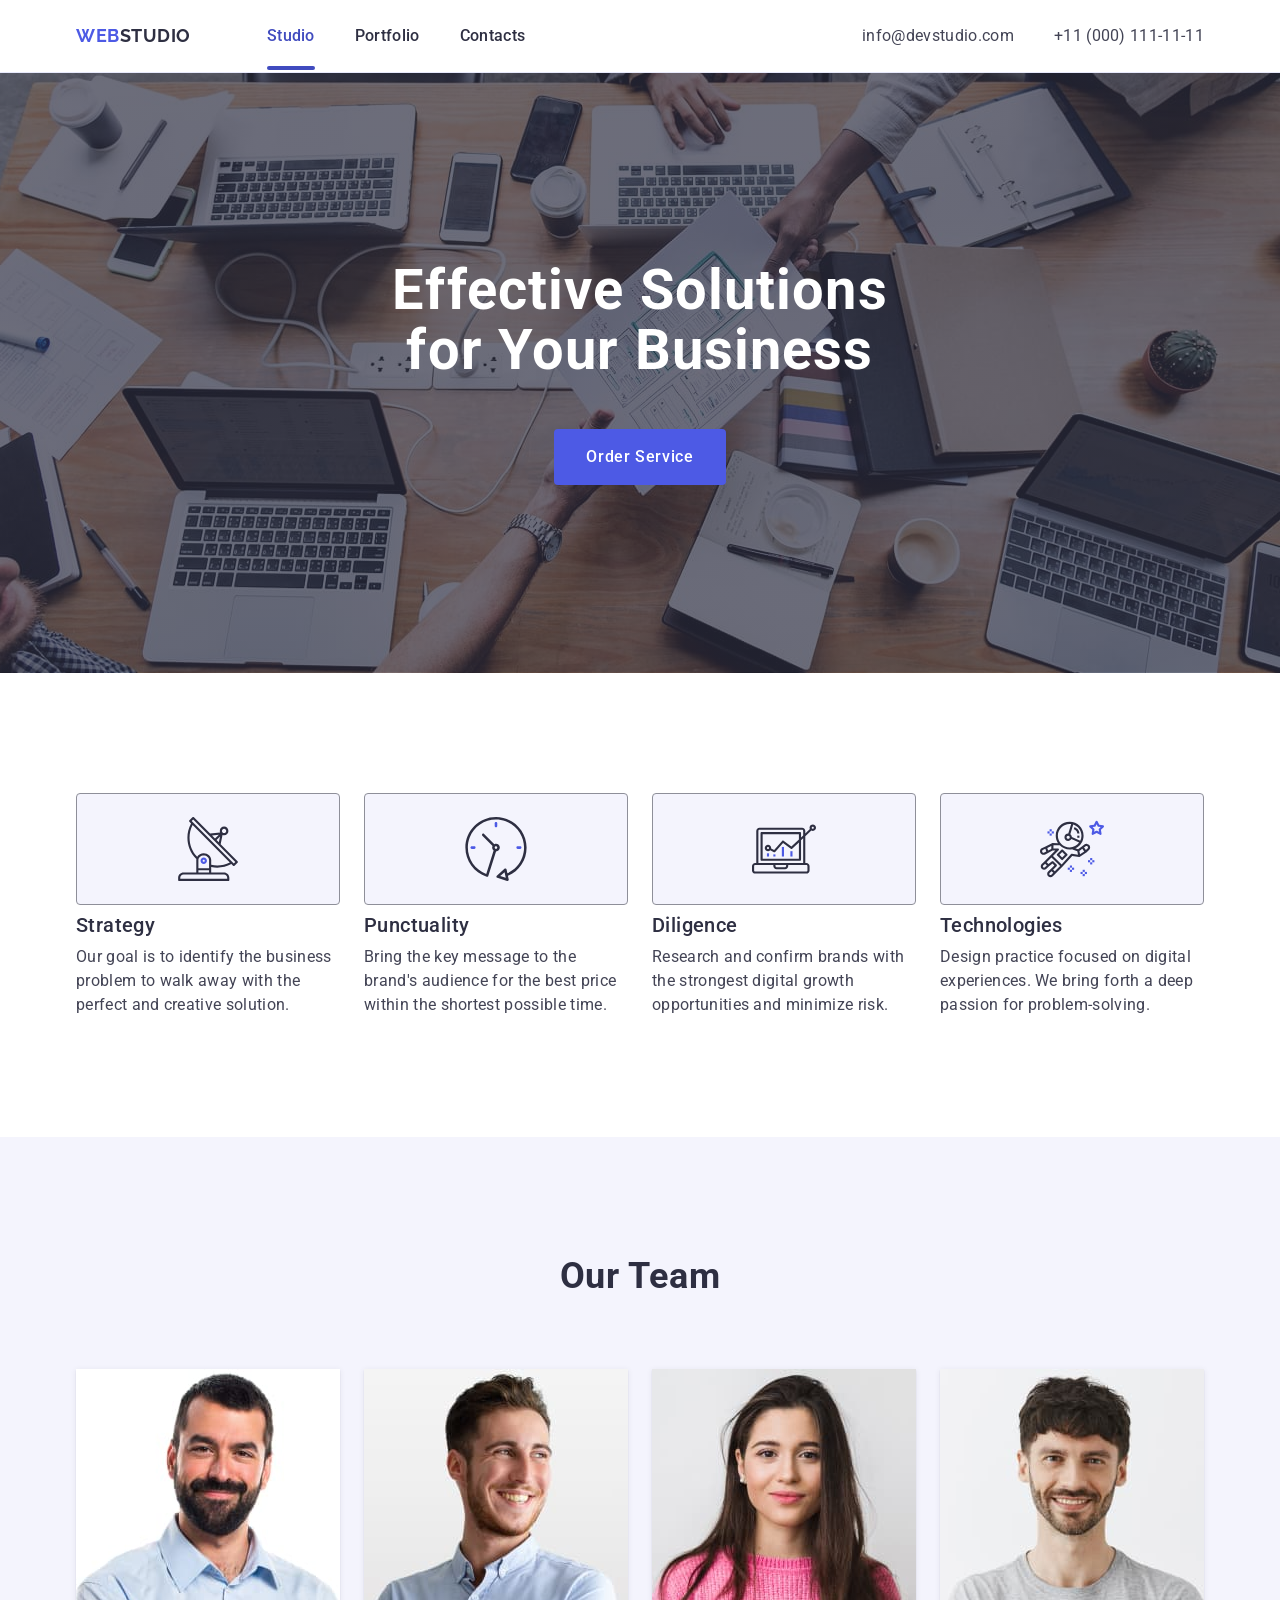
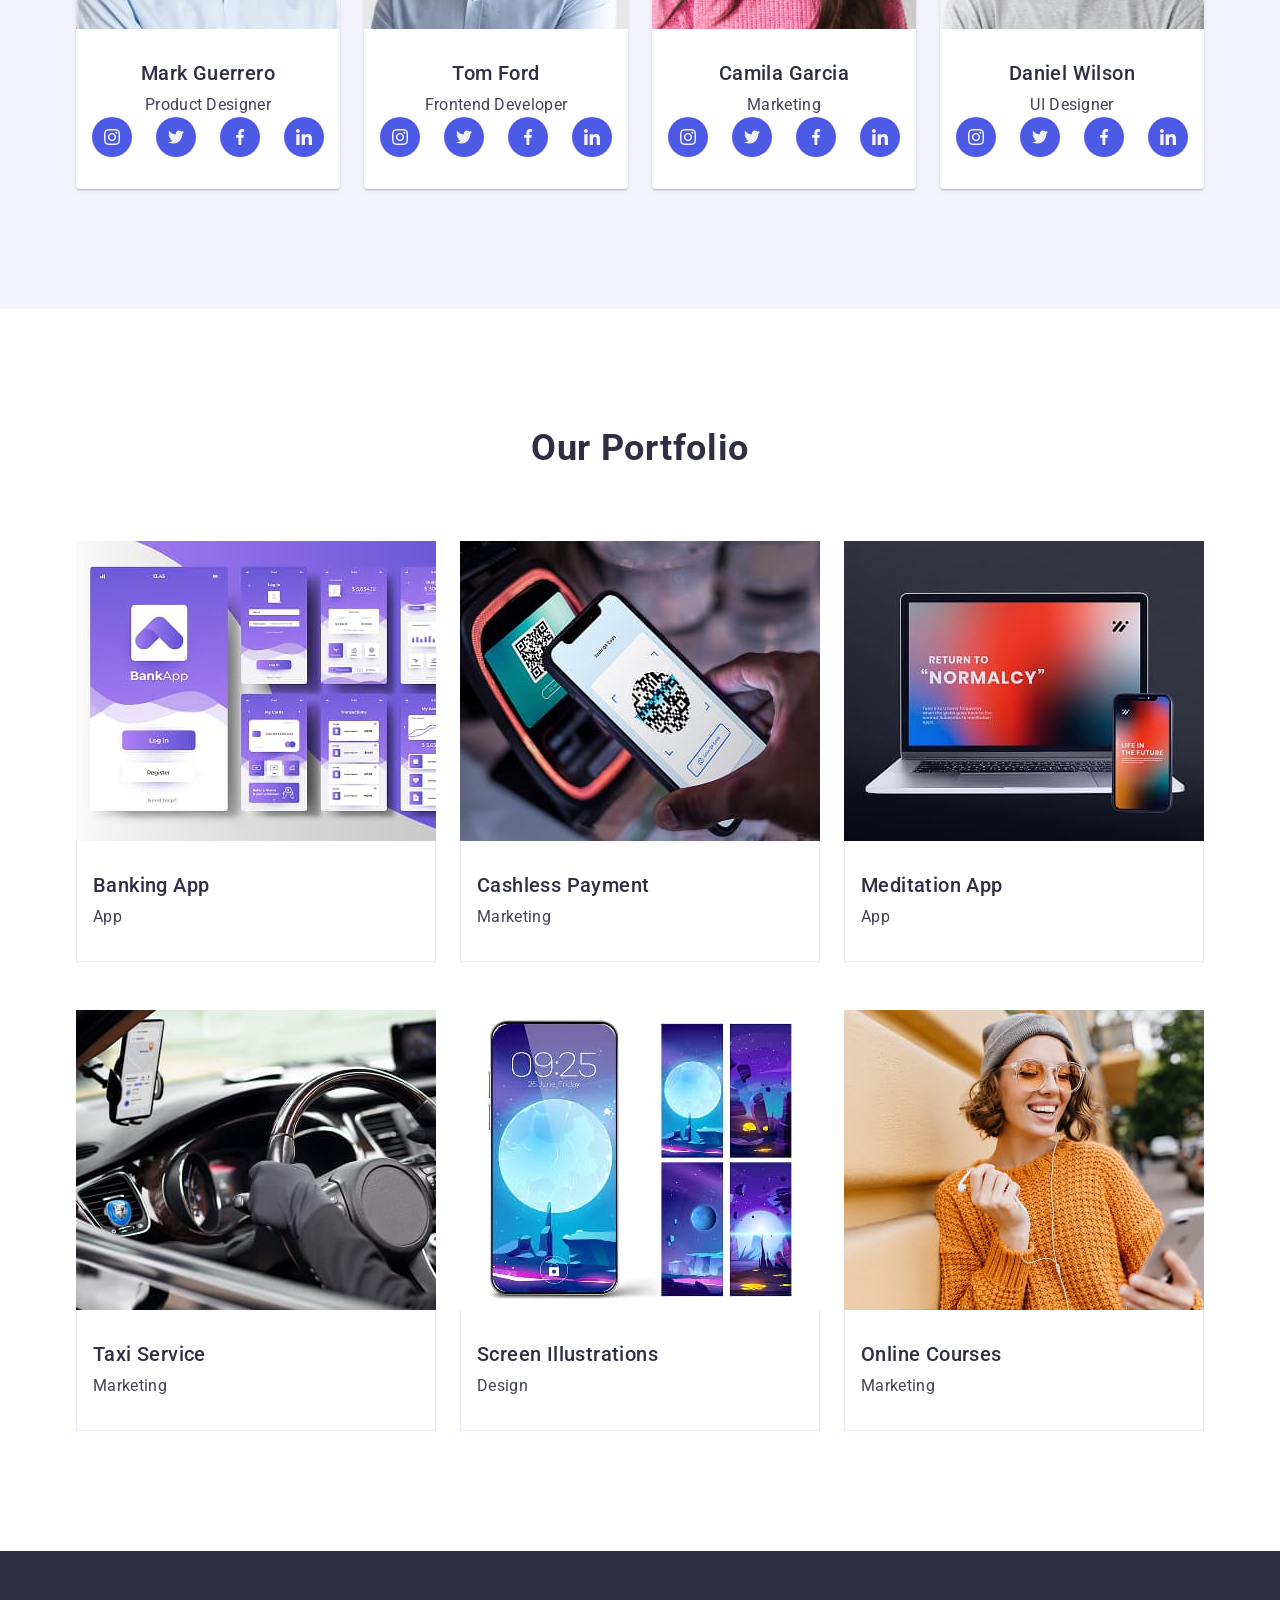
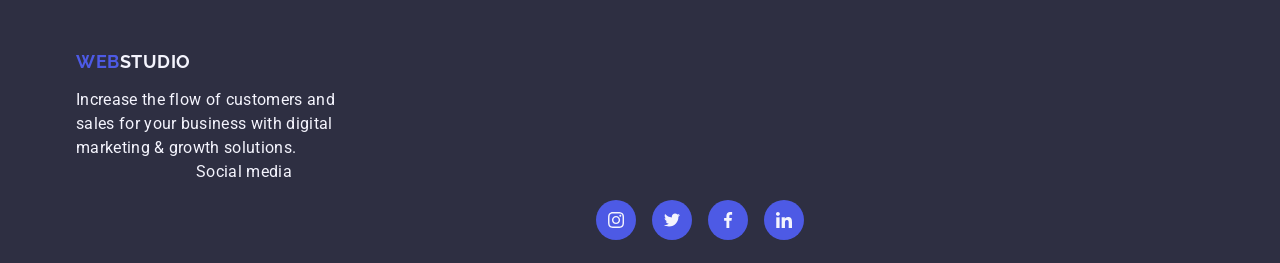
==== commit 56b85be4: "Update index.html" ====
--- a/index.html
+++ b/index.html
@@ -430,8 +430,8 @@
     </main>
     <!-- footer -->
     <footer class="page-footer">
-      <div class="container">
-        <div class="footer-wrapper">
+      <div class="footer-wrapper">
+        <div class="container">
           <div class="footer-list">
             <a class="logo footer-logo" href="/"
               >Web<span class="logo-part">Studio</span></a
--- a/css/style.css
+++ b/css/style.css
@@ -196,7 +196,7 @@
 /* #endregion our team */
 /* #region our porfolio */
 
-.portfolio-block{position: relative;
+.portfolio-block{position: relative;overflow: hidden;
 }
 .overlay{position: absolute;
 top: 0;
@@ -205,16 +205,20 @@
 width: 100%;
 background-color: #4d5ae5;
 color: #f4f4fd;
-overflow: auto;
 padding: 32px;
 transform: translateY(100%);
 opacity: 0;
-transition:transform 250ms  cubic-bezier(0.4, 0, 0.2, 1) ,opacity 250ms cubic-bezier(0.4, 0, 0.2, 1);
-}
-
-
+transition: transform 250ms cubic-bezier(0.4, 0, 0.2, 1);
+opacity:250ms cubic-bezier(0.4, 0, 0.2, 1);
+line-height: 1.5;
+letter-spacing: 0.02em;
+padding: 40px 32px;
+
+}
 .portfolio-block:hover .overlay{opacity: 1;
-transform: translateY(0);}
+transform: translateY(0);
+}
+
 
 
 
@@ -238,9 +242,11 @@
   row-gap: 48px;}
   
     .portfolio-item {
-      width: ((100% - 48px) / 3);
+      width: ((100% - 48px) / 3);transition: box-shadow 250ms cubic-bezier(0.4, 0, 0.2, 1);
     }
-  
+    .portfolio-item:hover{box-shadow: 0px 1px 6px rgba(46, 47, 66, 0.08),
+        0px 1px 1px rgba(46, 47, 66, 0.16),
+        0px 2px 1px rgba(46, 47, 66, 0.08);}
     .portfolio-head {
       font-weight: 500;
       font-size: 20px;
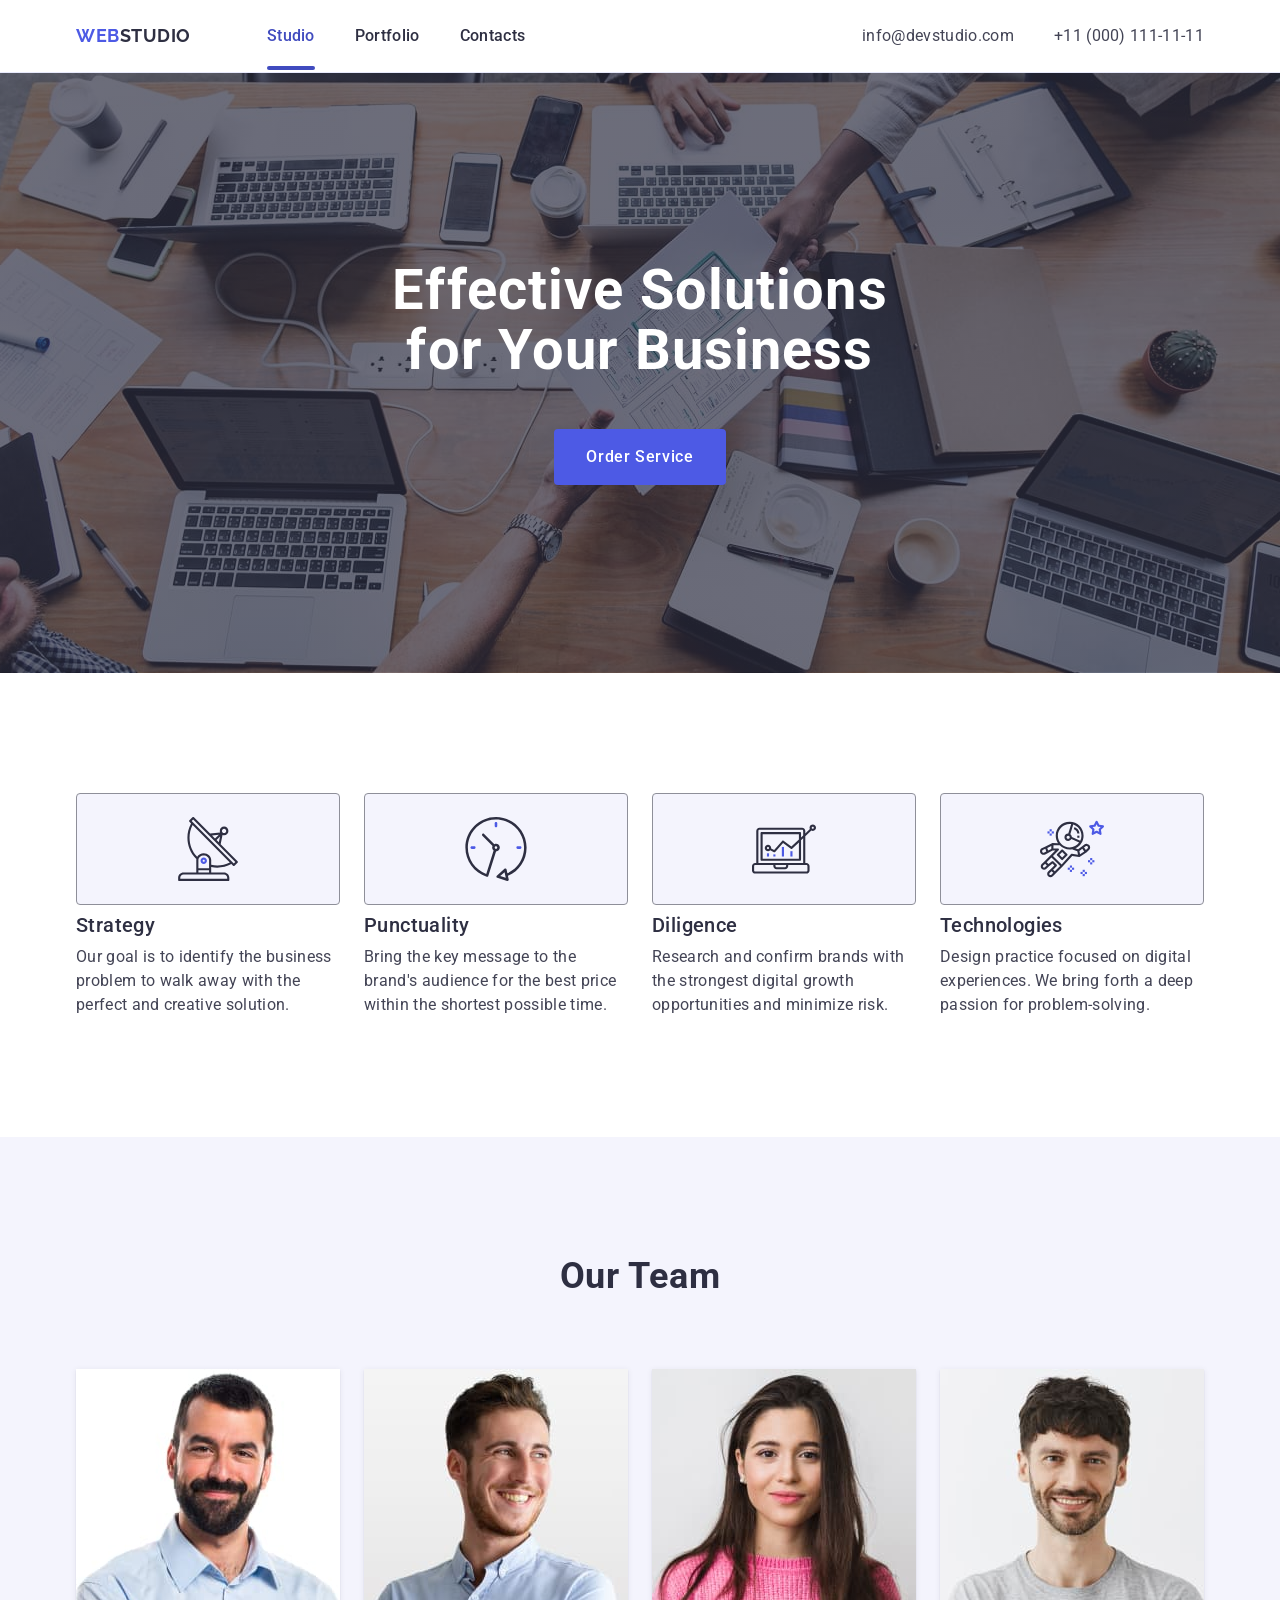
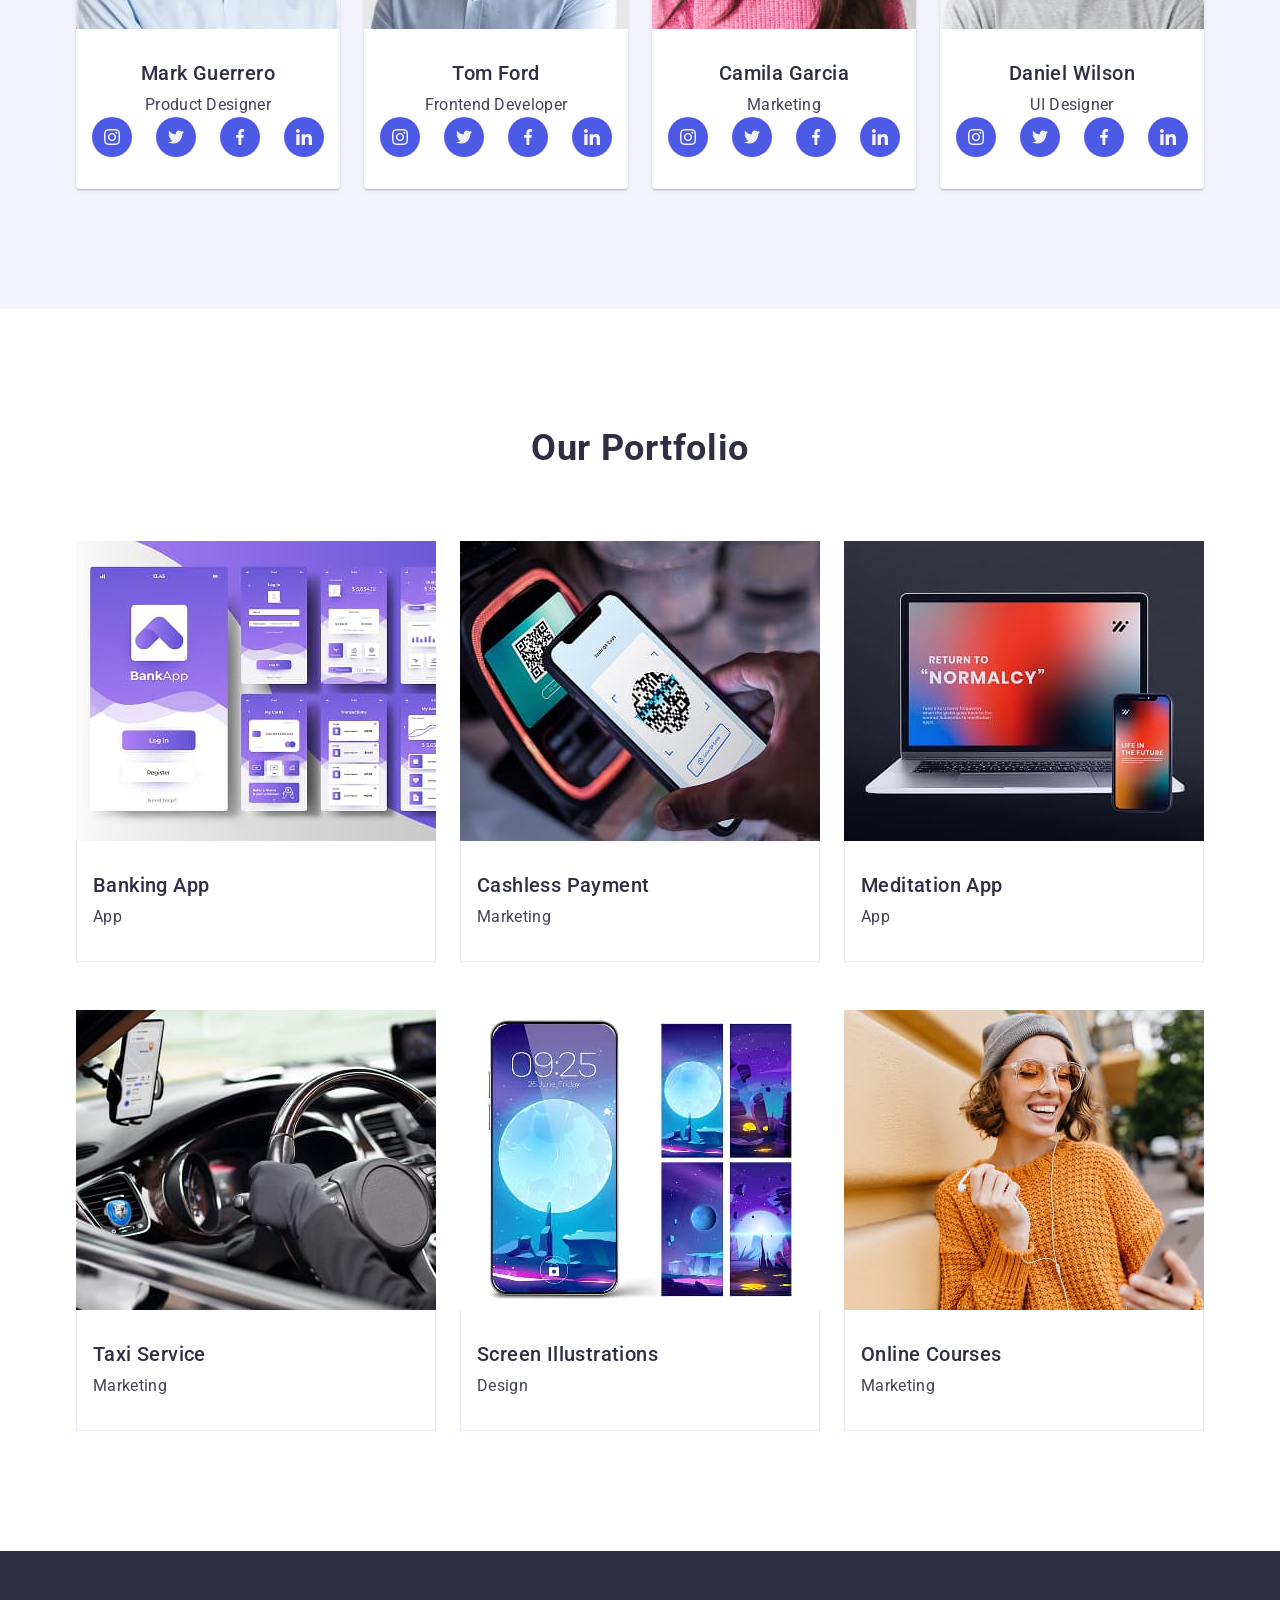
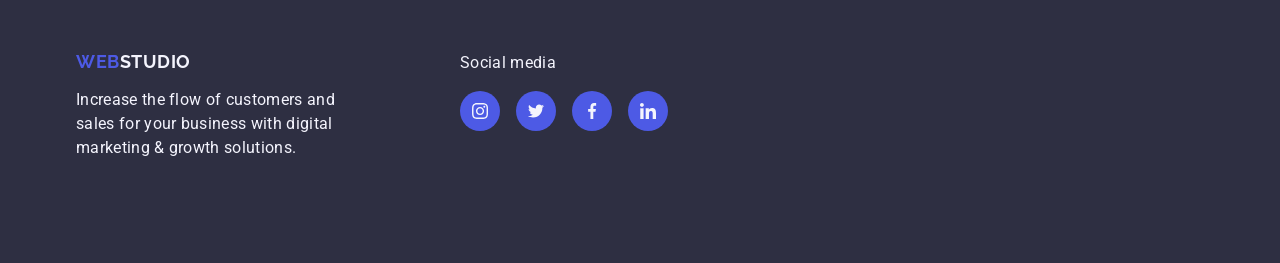
==== commit d9243765: "dfdfd" ====
--- a/index.html
+++ b/index.html
@@ -430,8 +430,8 @@
     </main>
     <!-- footer -->
     <footer class="page-footer">
-      <div class="footer-wrapper">
-        <div class="container">
+      <div class="container">
+        <div class="footer-wrapper">
           <div class="footer-list">
             <a class="logo footer-logo" href="/"
               >Web<span class="logo-part">Studio</span></a
@@ -467,12 +467,7 @@
               </li>
               <li class="footer-item-icon">
                 <a href="" class="footer-icon-link">
-                  <svg
-                    class="footer-icon"
-                    width="16"
-                    height="16
-                      "
-                  >
+                  <svg class="footer-icon" width="16" height="16">
                     <use href="./images/icons.svg#icon-linkedin-1"></use>
                   </svg>
                 </a>
--- a/css/style.css
+++ b/css/style.css
@@ -267,7 +267,8 @@
 /* #endregion main */
 
     /*#region footer */
-    .page-footer{ background-color: #2e2f42;
+    .page-footer{
+      background-color: #2e2f42;
     height: 312px;
    padding-top: 100px;
    padding-bottom: 100px;}
@@ -357,29 +358,38 @@
 
 
 
-
-
-
-    .footer-link{margin-left: 120px;
+.footer-wrapper {
+display: flex;
+}
+.footer-list {}
+
+    .footer-link{
+      margin-left: 120px;
     }
-    .footer-list{}
+        .footer-icon-text {
+          padding-bottom: 16px;
+        }
     .footer-icon-list{display: flex;
     gap: 16px;
     align-items: center;
     justify-content: center;}
-    .footer-wrapper{display: flex;}
-    .footer-icon-text{padding-bottom: 16px;}
-        .footer-item-icon{width: 40px;
-          height: 40px;
-        }
-        .footer-icon-link{display: flex;
-          align-items: center;
-          justify-content: center;
-          width: 100%;
-          height: 100%;
-         fill: #4d5ae5;
-          background-color: #4d5ae5;
-          border-radius: 50px;
-          transition: background-color 250ms cubic-bezier(0.4, 0, 0.2, 1);}
+            .footer-icon-link {
+              display: flex;
+              align-items: center;
+              justify-content: center;
+              width: 100%;
+              height: 100%;
+              fill: #4d5ae5;
+              background-color: #4d5ae5;
+              border-radius: 50px;
+              transition: background-color 250ms cubic-bezier(0.4, 0, 0.2, 1);
+            }
+            .footer-item-icon {
+              width: 40px;
+              height: 40px;
+            }
             .footer-icon-link:hover,
-            .footer-icon-link:focus{background-color:#31D0AA}+            .footer-icon-link:focus {
+              background-color: #31D0AA
+            }
+       
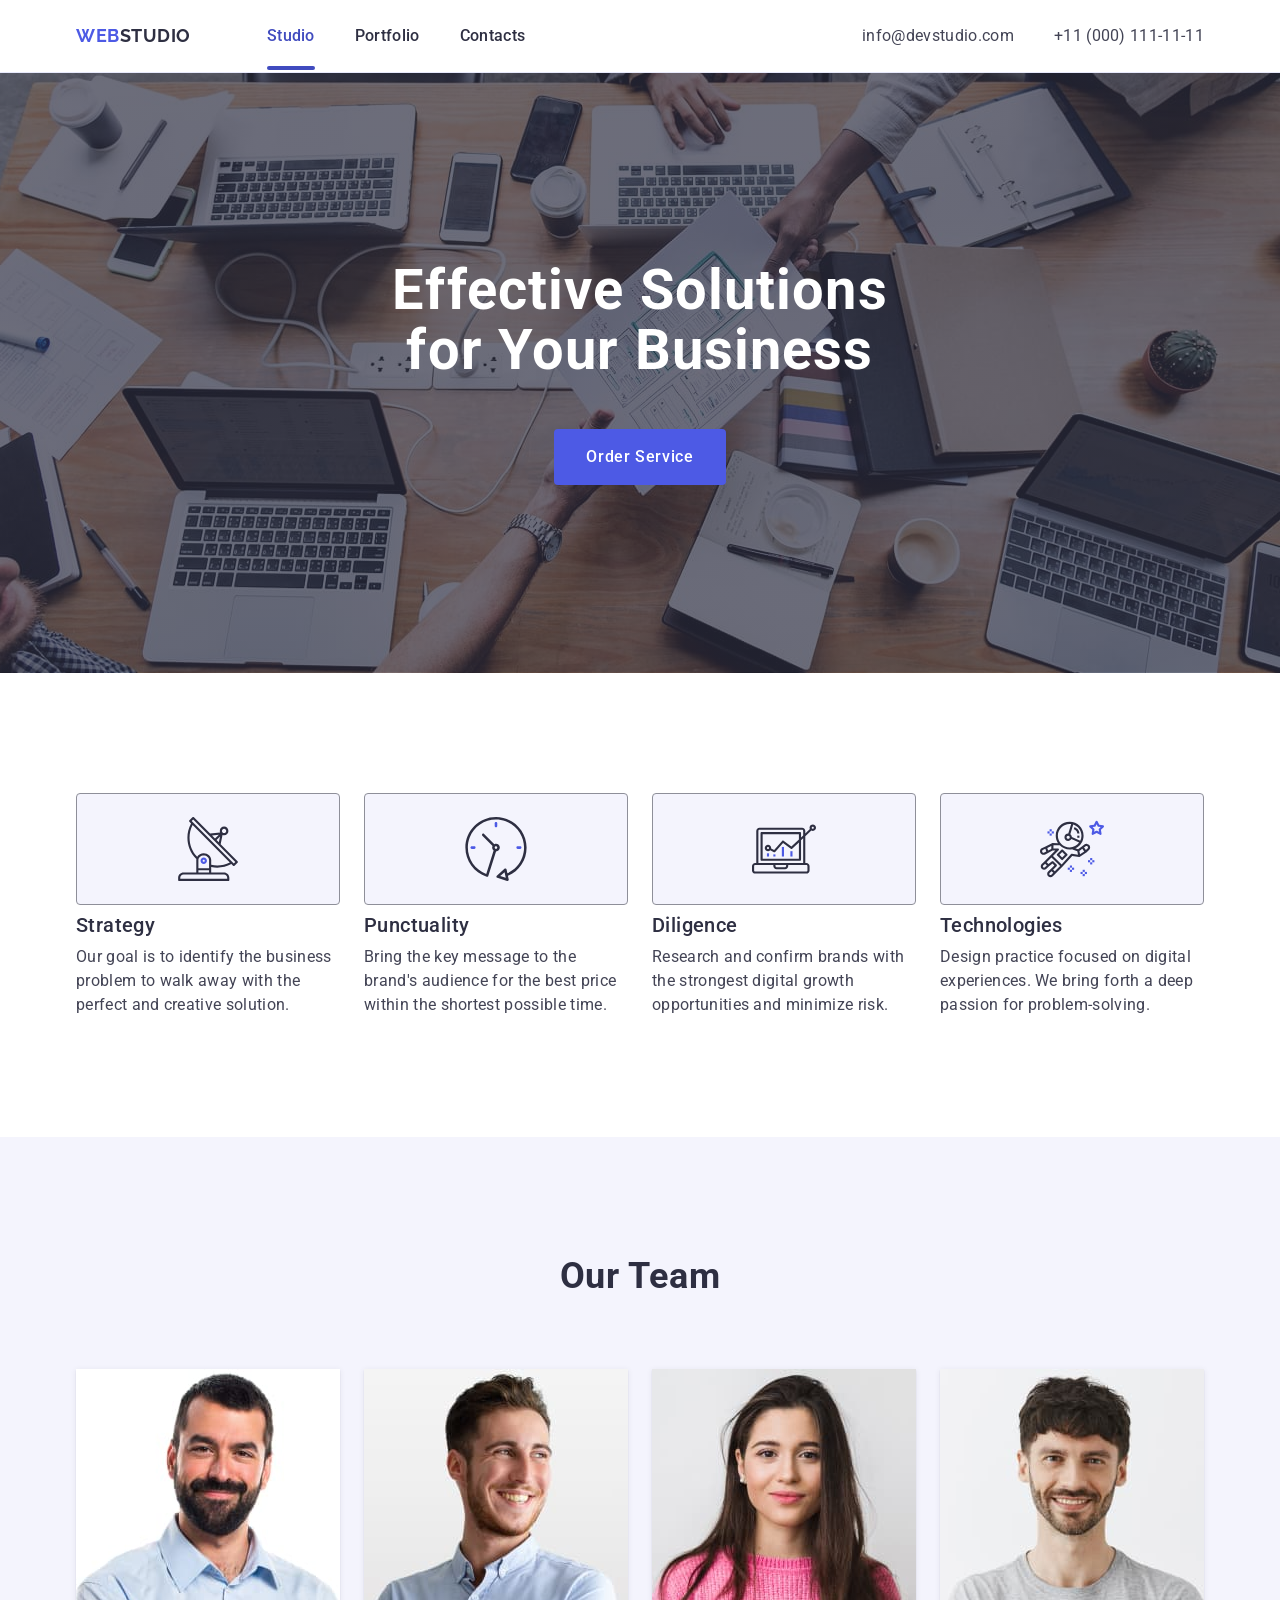
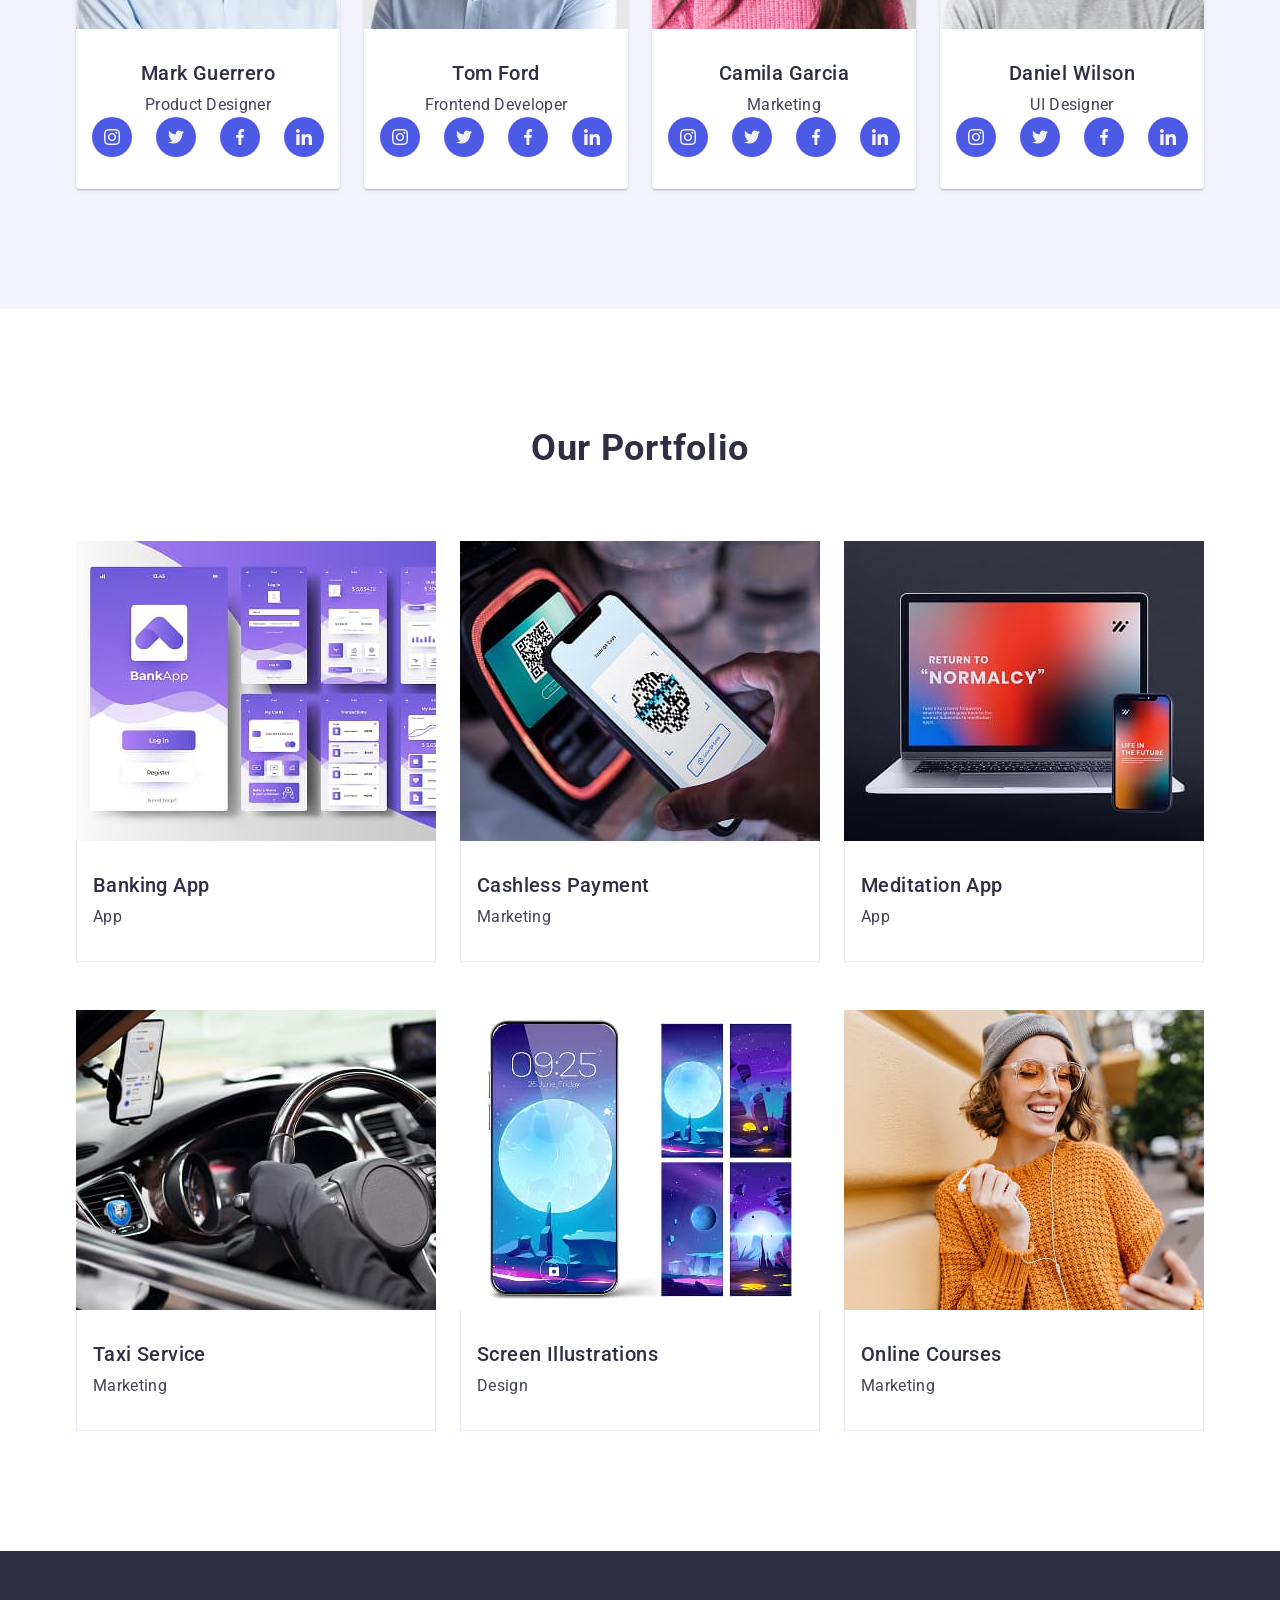
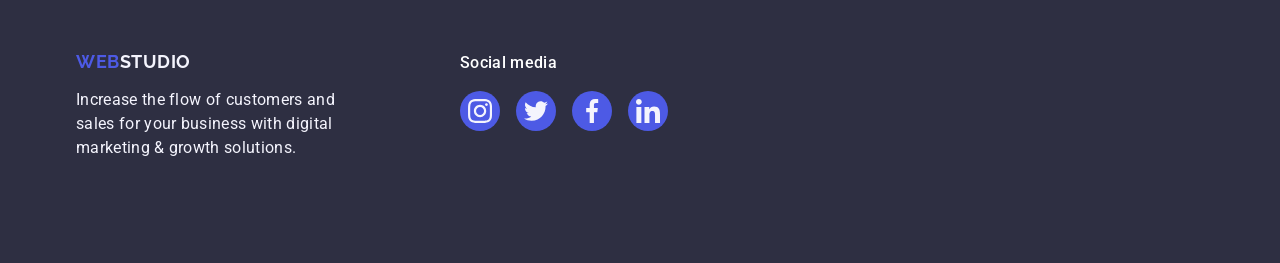
==== commit f3d2b9cb: "dsdsd" ====
--- a/index.html
+++ b/index.html
@@ -430,50 +430,48 @@
     </main>
     <!-- footer -->
     <footer class="page-footer">
-      <div class="container">
-        <div class="footer-wrapper">
-          <div class="footer-list">
-            <a class="logo footer-logo" href="/"
-              >Web<span class="logo-part">Studio</span></a
-            >
-            <p class="page-footer-text">
-              Increase the flow of customers and sales for your business with
-              digital marketing & growth solutions.
-            </p>
-          </div>
-          <div class="footer-link">
-            <p class="footer-icon-text">Social media</p>
-            <ul class="footer-icon-list">
-              <li class="footer-item-icon">
-                <a href="" class="footer-icon-link">
-                  <svg class="footer-icon" width="16" height="16">
-                    <use href="./images/icons.svg#icon-instagram-2"></use>
-                  </svg>
-                </a>
-              </li>
-              <li class="footer-item-icon">
-                <a href="" class="footer-icon-link">
-                  <svg class="footer-icon" width="16" height="16">
-                    <use href="./images/icons.svg#icon-twitter-1"></use>
-                  </svg>
-                </a>
-              </li>
-              <li class="footer-item-icon">
-                <a href="" class="footer-icon-link">
-                  <svg class="footer-icon" width="16" height="16">
-                    <use href="./images/icons.svg#icon-facebook-1"></use>
-                  </svg>
-                </a>
-              </li>
-              <li class="footer-item-icon">
-                <a href="" class="footer-icon-link">
-                  <svg class="footer-icon" width="16" height="16">
-                    <use href="./images/icons.svg#icon-linkedin-1"></use>
-                  </svg>
-                </a>
-              </li>
-            </ul>
-          </div>
+      <div class="container footer-wrapper">
+        <div class="footer-list">
+          <a class="logo footer-logo" href="/"
+            >Web<span class="logo-part">Studio</span></a
+          >
+          <p class="page-footer-text">
+            Increase the flow of customers and sales for your business with
+            digital marketing & growth solutions.
+          </p>
+        </div>
+        <div class="footer-link">
+          <p class="footer-icon-text">Social media</p>
+          <ul class="footer-icon-list">
+            <li class="footer-item-icon">
+              <a href="" class="footer-icon-link">
+                <svg class="footer-icon" width="24" height="24">
+                  <use href="./images/icons.svg#icon-instagram-2"></use>
+                </svg>
+              </a>
+            </li>
+            <li class="footer-item-icon">
+              <a href="" class="footer-icon-link">
+                <svg class="footer-icon" width="24" height="24">
+                  <use href="./images/icons.svg#icon-twitter-1"></use>
+                </svg>
+              </a>
+            </li>
+            <li class="footer-item-icon">
+              <a href="" class="footer-icon-link">
+                <svg class="footer-icon" width="24" height="24">
+                  <use href="./images/icons.svg#icon-facebook-1"></use>
+                </svg>
+              </a>
+            </li>
+            <li class="footer-item-icon">
+              <a href="" class="footer-icon-link">
+                <svg class="footer-icon" width="24" height="24">
+                  <use href="./images/icons.svg#icon-linkedin-1"></use>
+                </svg>
+              </a>
+            </li>
+          </ul>
         </div>
       </div>
     </footer>
--- a/css/style.css
+++ b/css/style.css
@@ -280,7 +280,8 @@
        letter-spacing: 0.02em;
        color: #f4f4fd;
      }
-         .footer-logo{margin-bottom: 16px;
+         .footer-logo{
+          margin-bottom: 16px;
         
 }
          .page-footer-text{
@@ -360,14 +361,14 @@
 
 .footer-wrapper {
 display: flex;
-}
-.footer-list {}
-
-    .footer-link{
-      margin-left: 120px;
-    }
+align-items: baseline;
+}
+.footer-list {margin-right: 120px;}
+
         .footer-icon-text {
-          padding-bottom: 16px;
+          margin-bottom: 16px;
+          font-weight: 500;
+          color:#FFFFFF;
         }
     .footer-icon-list{display: flex;
     gap: 16px;
@@ -381,10 +382,10 @@
               height: 100%;
               fill: #4d5ae5;
               background-color: #4d5ae5;
-              border-radius: 50px;
+              border-radius: 50%;
               transition: background-color 250ms cubic-bezier(0.4, 0, 0.2, 1);
             }
-            .footer-item-icon {
+            .footer-item-icon {border-radius:50%;
               width: 40px;
               height: 40px;
             }
@@ -392,4 +393,4 @@
             .footer-icon-link:focus {
               background-color: #31D0AA
             }
-       +       .footer-icon{fill:#f4f4fd;}
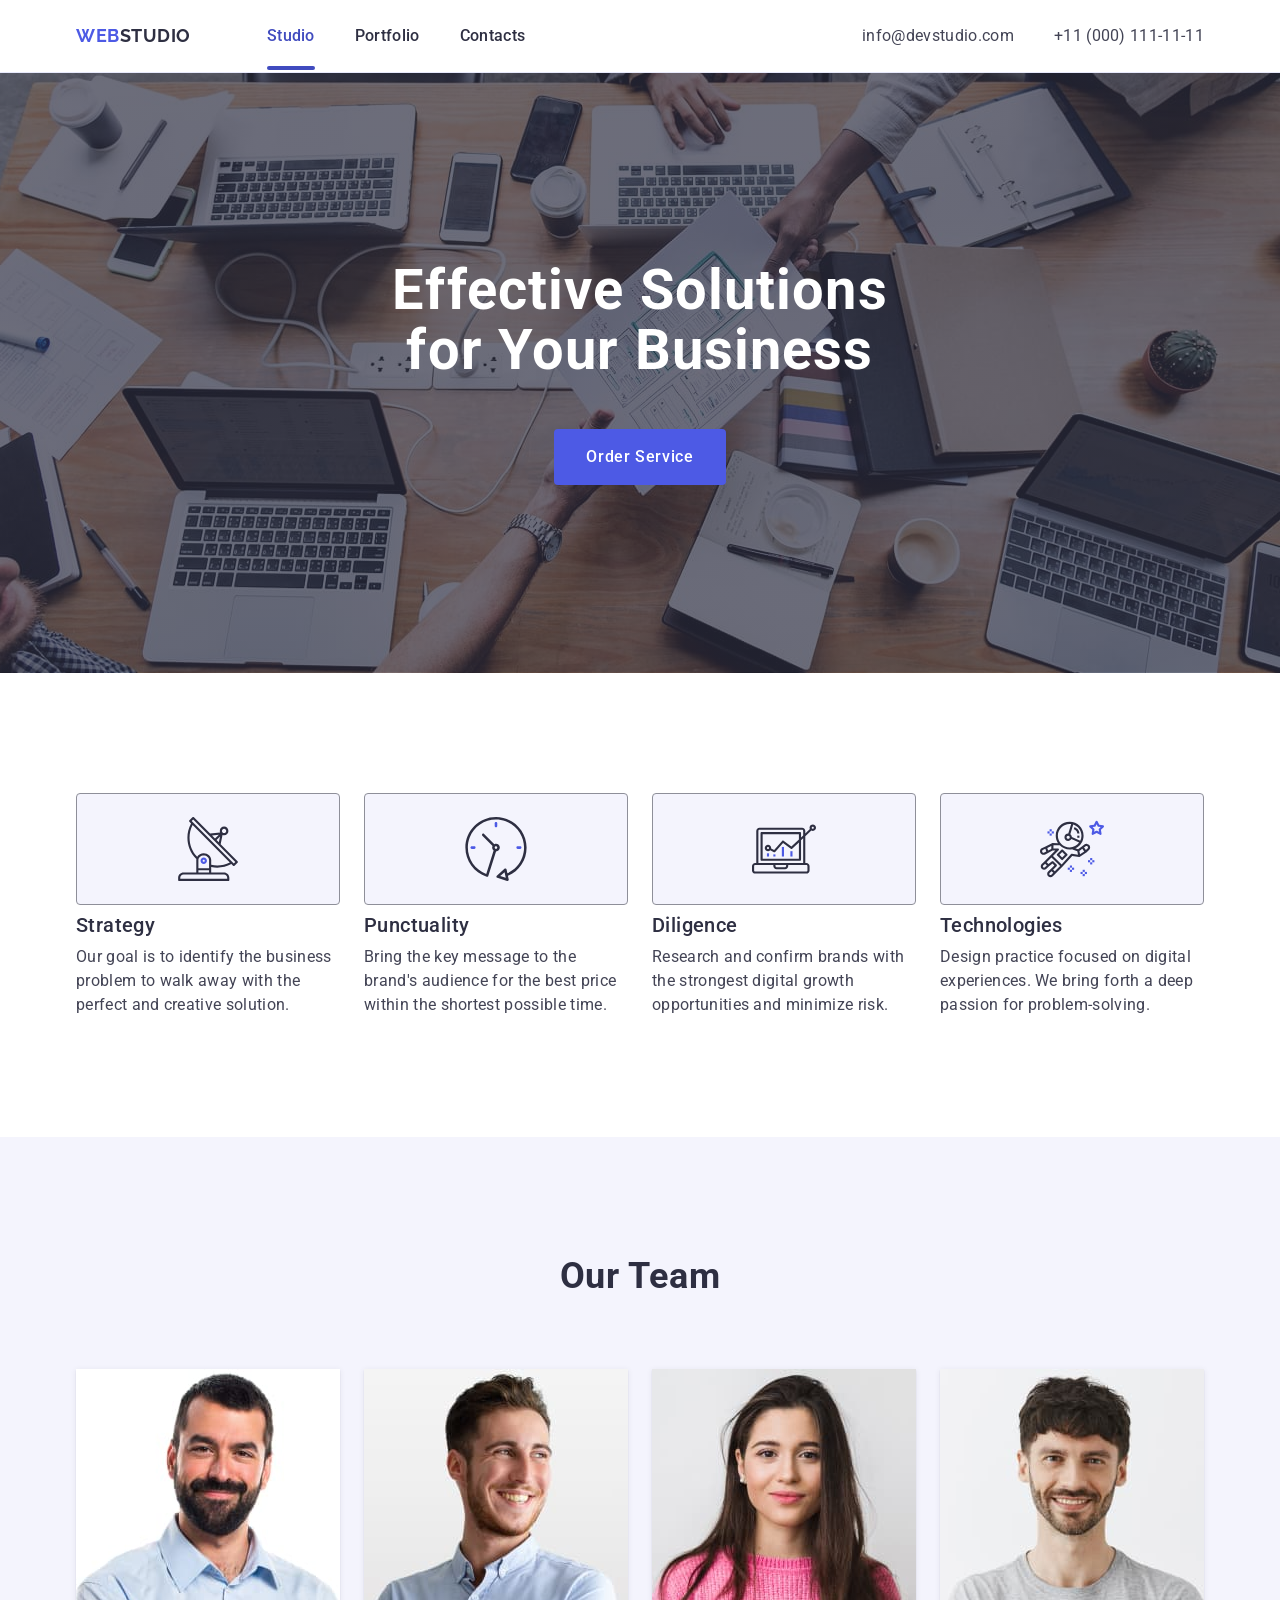
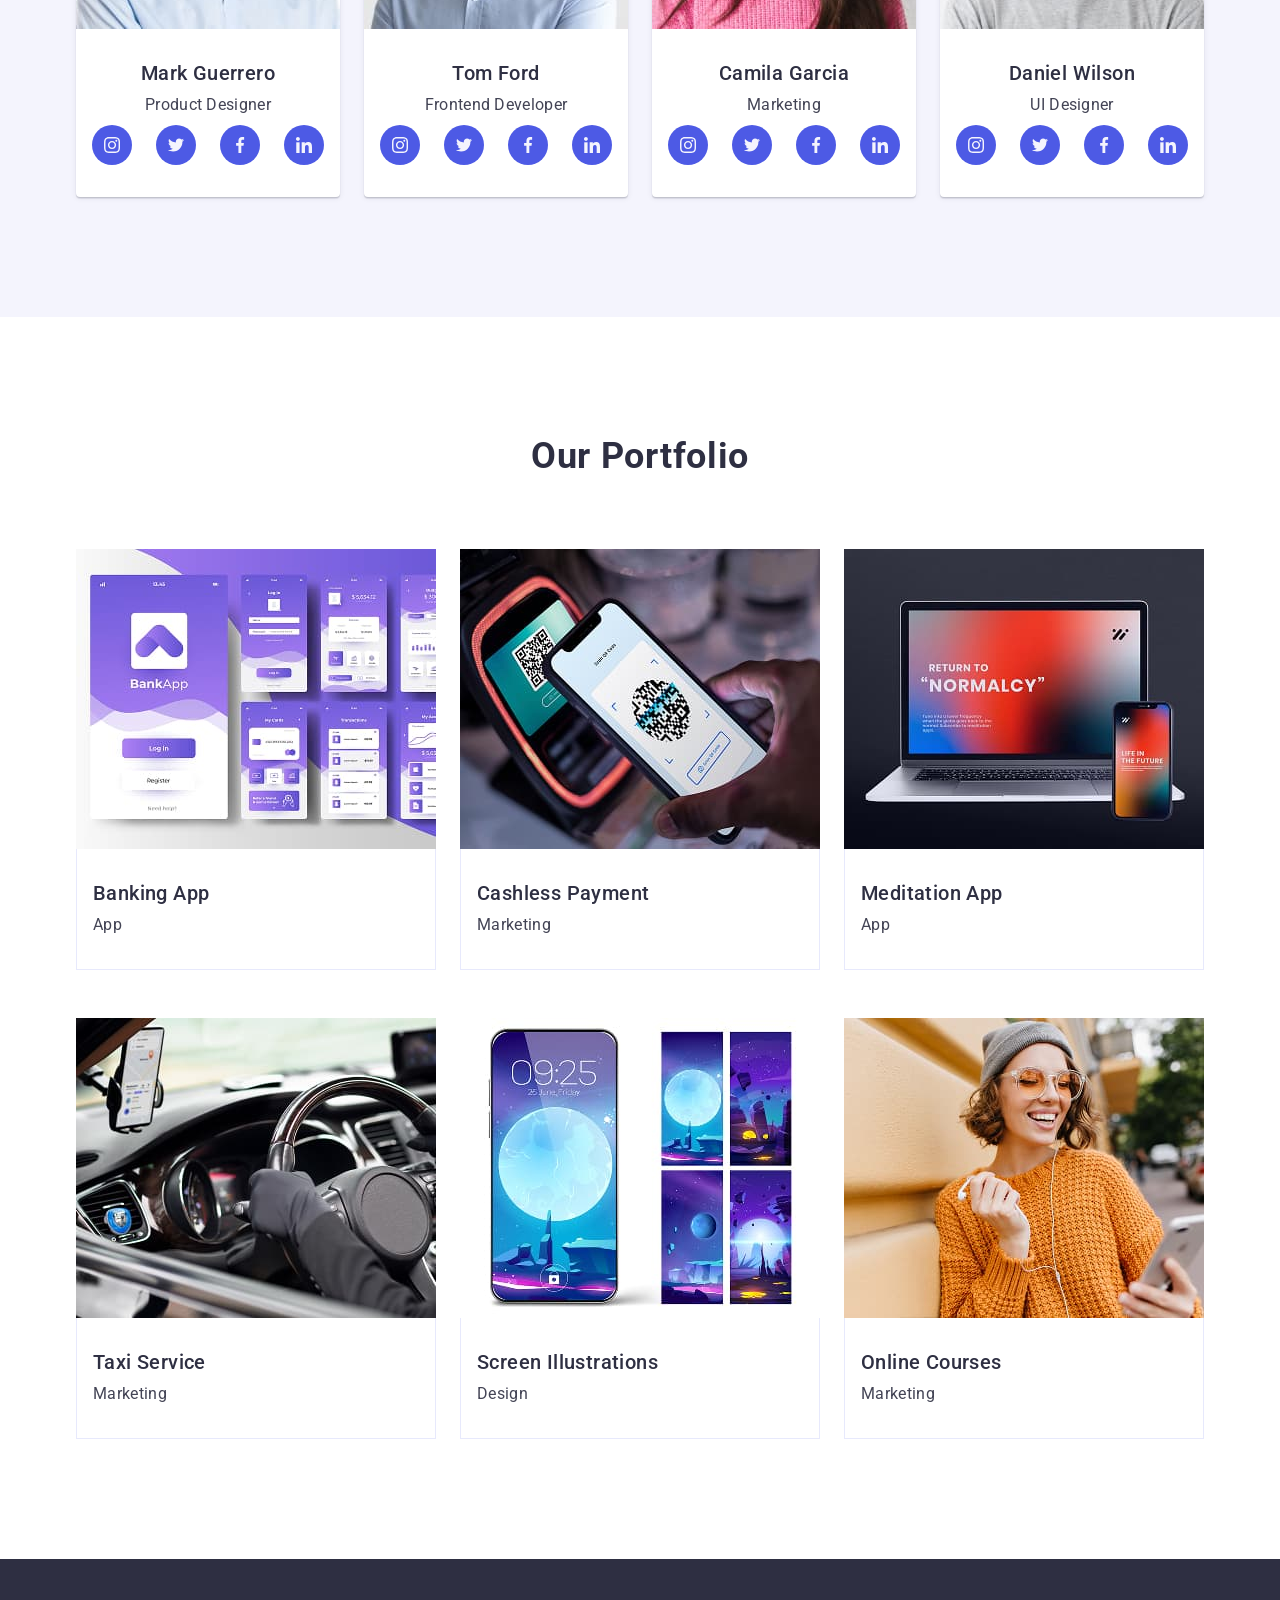
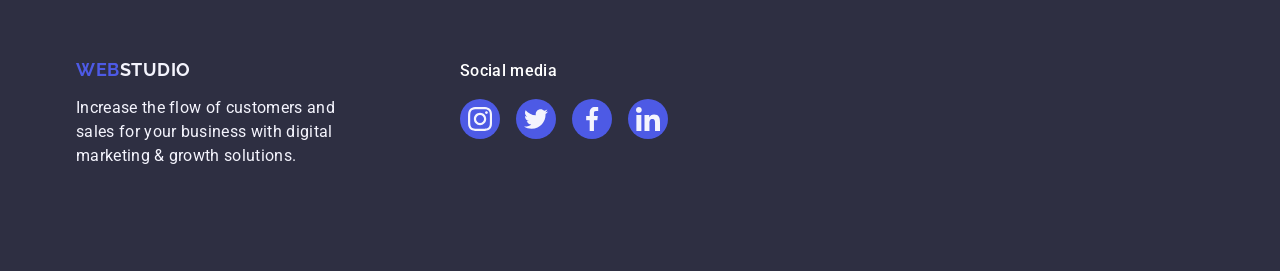
==== commit fd1548be: "up" ====
--- a/index.html
+++ b/index.html
@@ -327,10 +327,11 @@
                   Manager App · Calorie Tracker App · Exotic Fruit Ecommerce App
                   · Cloud Storage App
                 </p>
-              </div>
-              <div class="portfolio-custom">
-                <h3 class="portfolio-head">Banking App</h3>
-                <p class="portfolio-text">App</p>
+
+                <div class="portfolio-custom">
+                  <h3 class="portfolio-head">Banking App</h3>
+                  <p class="portfolio-text">App</p>
+                </div>
               </div>
             </li>
             <li class="portfolio-item">
@@ -345,10 +346,10 @@
                   Manager App · Calorie Tracker App · Exotic Fruit Ecommerce App
                   · Cloud Storage App
                 </p>
-              </div>
-              <div class="portfolio-custom">
-                <h3 class="portfolio-head">Cashless Payment</h3>
-                <p class="portfolio-text">Marketing</p>
+                <div class="portfolio-custom">
+                  <h3 class="portfolio-head">Cashless Payment</h3>
+                  <p class="portfolio-text">Marketing</p>
+                </div>
               </div>
             </li>
             <li class="portfolio-item">
@@ -363,10 +364,11 @@
                   Manager App · Calorie Tracker App · Exotic Fruit Ecommerce App
                   · Cloud Storage App
                 </p>
-              </div>
-              <div class="portfolio-custom">
-                <h3 class="portfolio-head">Meditation App</h3>
-                <p class="portfolio-text">App</p>
+
+                <div class="portfolio-custom">
+                  <h3 class="portfolio-head">Meditation App</h3>
+                  <p class="portfolio-text">App</p>
+                </div>
               </div>
             </li>
             <li class="portfolio-item">
@@ -381,10 +383,11 @@
                   Manager App · Calorie Tracker App · Exotic Fruit Ecommerce App
                   · Cloud Storage App
                 </p>
-              </div>
-              <div class="portfolio-custom">
-                <h3 class="portfolio-head">Taxi Service</h3>
-                <p class="portfolio-text">Marketing</p>
+
+                <div class="portfolio-custom">
+                  <h3 class="portfolio-head">Taxi Service</h3>
+                  <p class="portfolio-text">Marketing</p>
+                </div>
               </div>
             </li>
             <li class="portfolio-item">
@@ -399,10 +402,11 @@
                   Manager App · Calorie Tracker App · Exotic Fruit Ecommerce App
                   · Cloud Storage App
                 </p>
-              </div>
-              <div class="portfolio-custom">
-                <h3 class="portfolio-head">Screen Illustrations</h3>
-                <p class="portfolio-text">Design</p>
+
+                <div class="portfolio-custom">
+                  <h3 class="portfolio-head">Screen Illustrations</h3>
+                  <p class="portfolio-text">Design</p>
+                </div>
               </div>
             </li>
             <li class="portfolio-item">
@@ -417,11 +421,11 @@
                   Manager App · Calorie Tracker App · Exotic Fruit Ecommerce App
                   · Cloud Storage App
                 </p>
-              </div>
-
-              <div class="portfolio-custom">
-                <h3 class="portfolio-head">Online Courses</h3>
-                <p class="portfolio-text">Marketing</p>
+
+                <div class="portfolio-custom">
+                  <h3 class="portfolio-head">Online Courses</h3>
+                  <p class="portfolio-text">Marketing</p>
+                </div>
               </div>
             </li>
           </ul>
--- a/css/style.css
+++ b/css/style.css
@@ -174,6 +174,8 @@
   letter-spacing: 0.02em;
   color: #434455;
   text-align: center;
+  margin-top: 8px;
+  margin-bottom: 8px;
 }
 .ourteam{background-color: #F4F4FD;
 padding: 120px 0;
